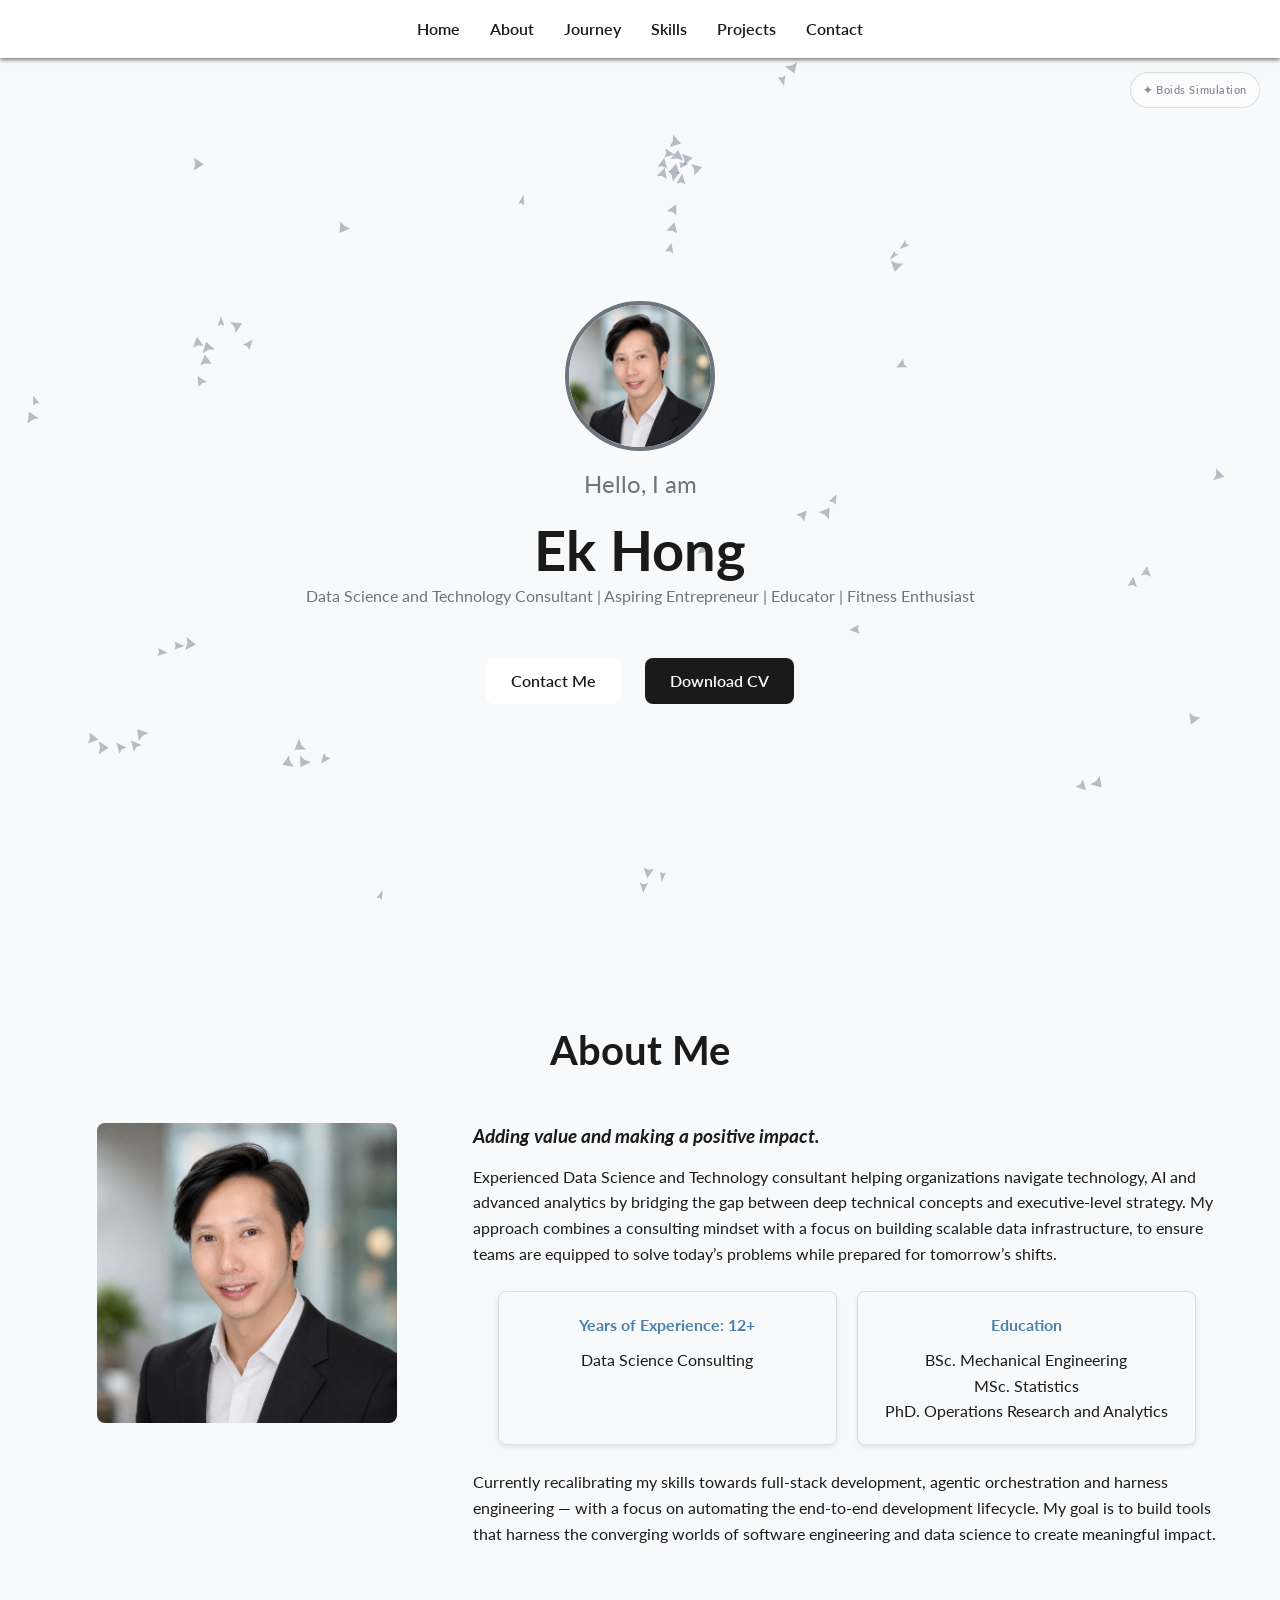
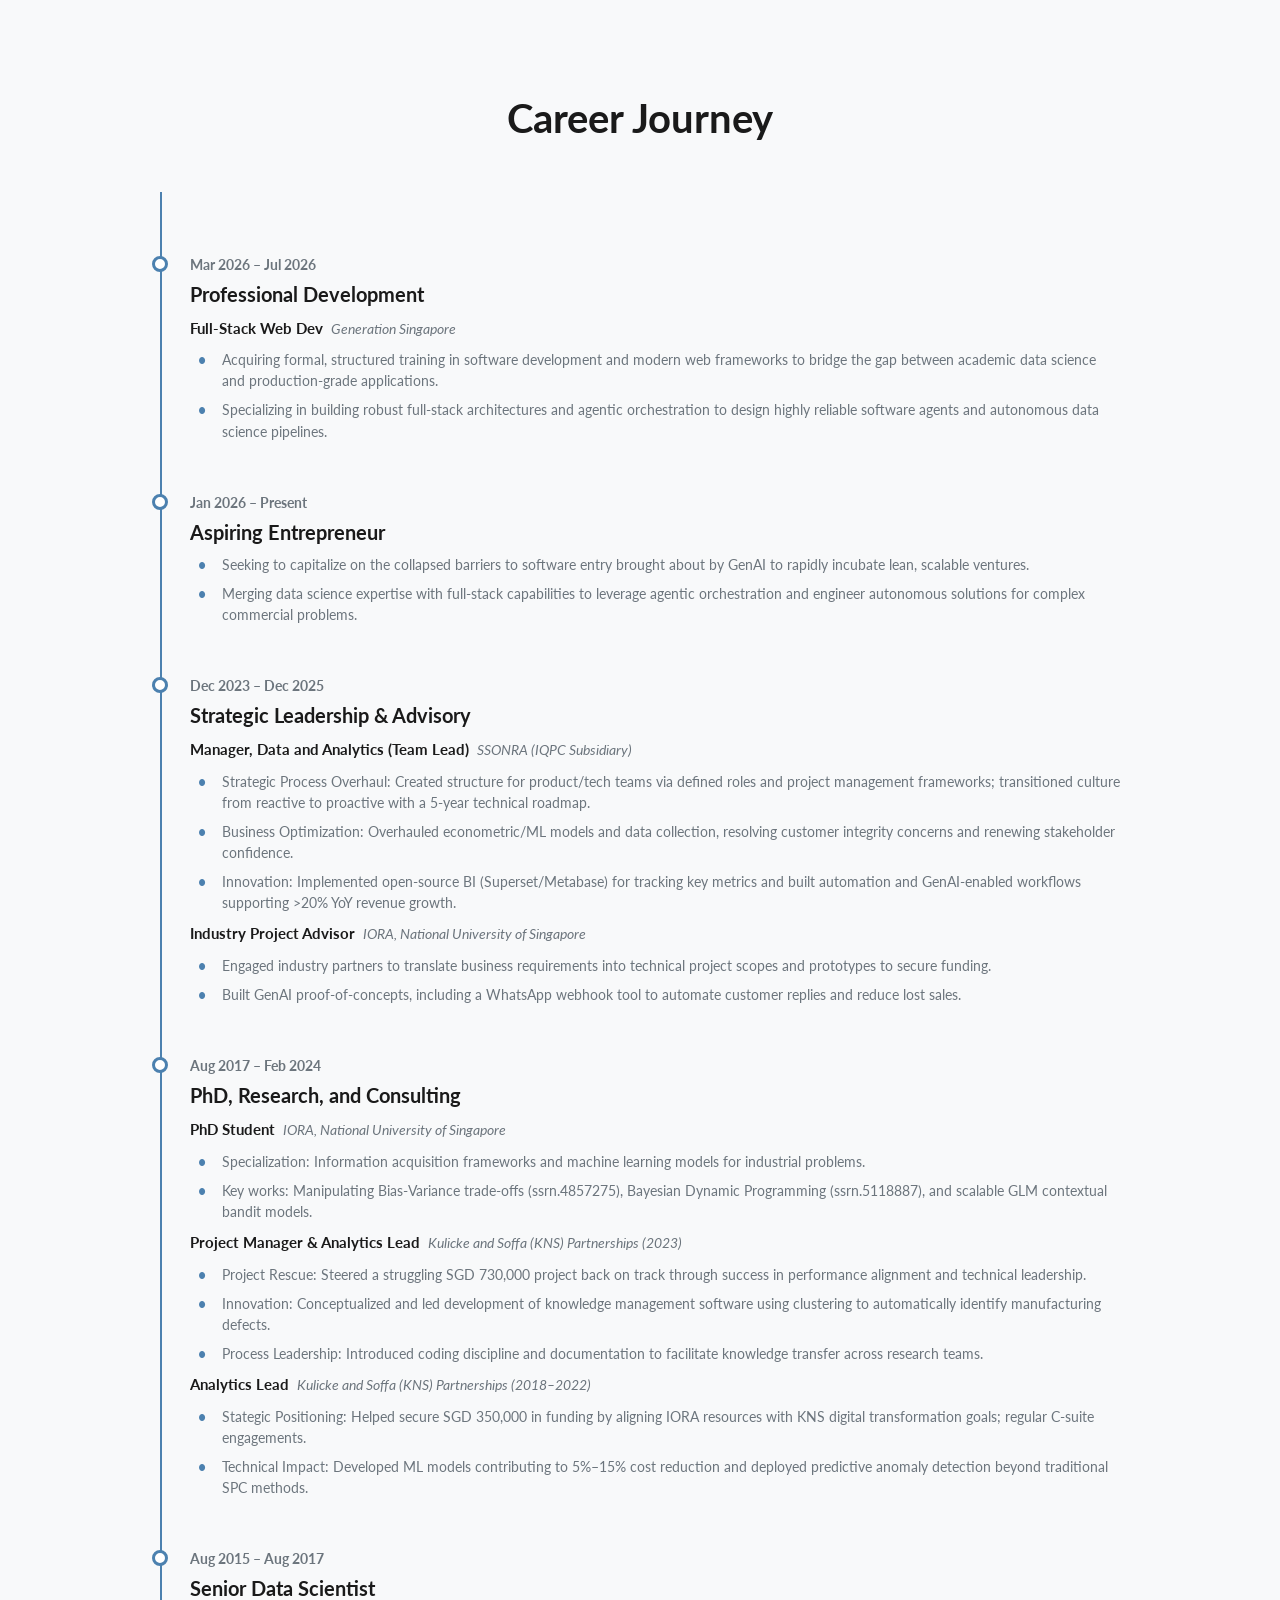
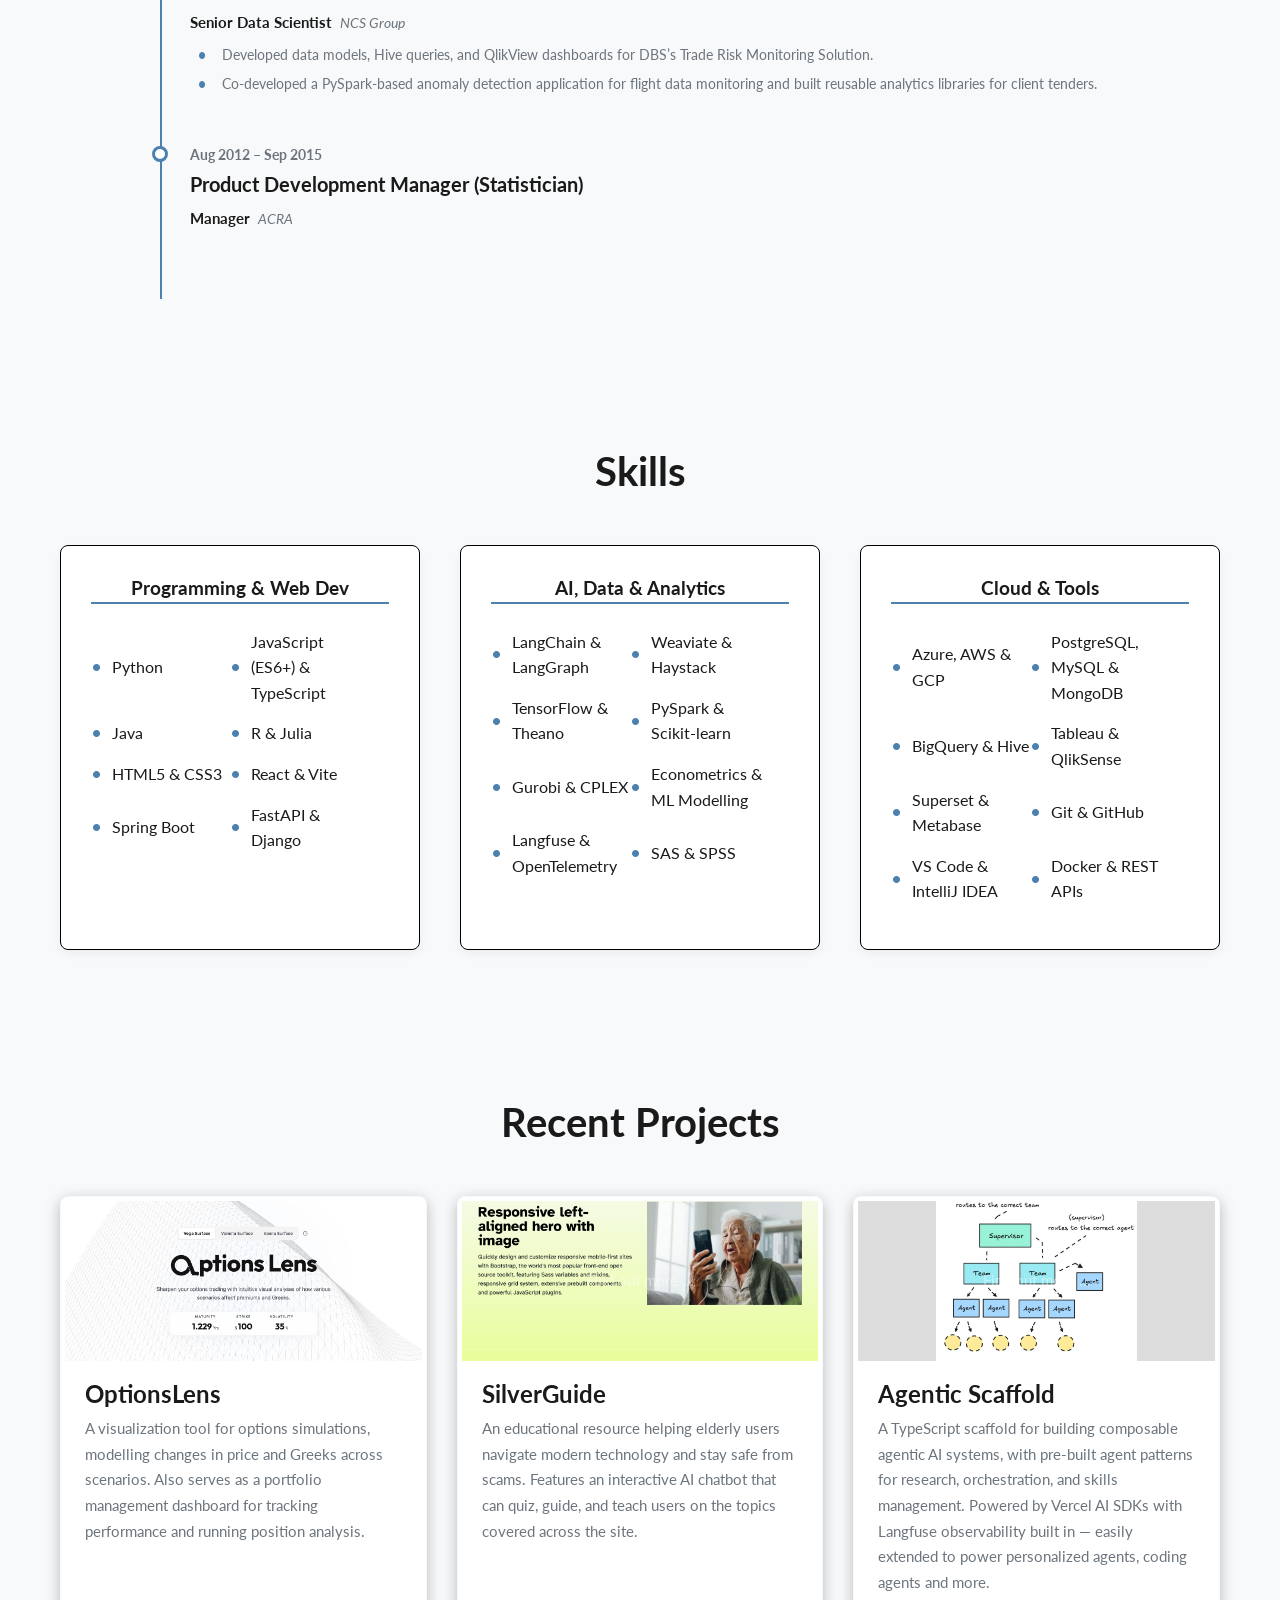
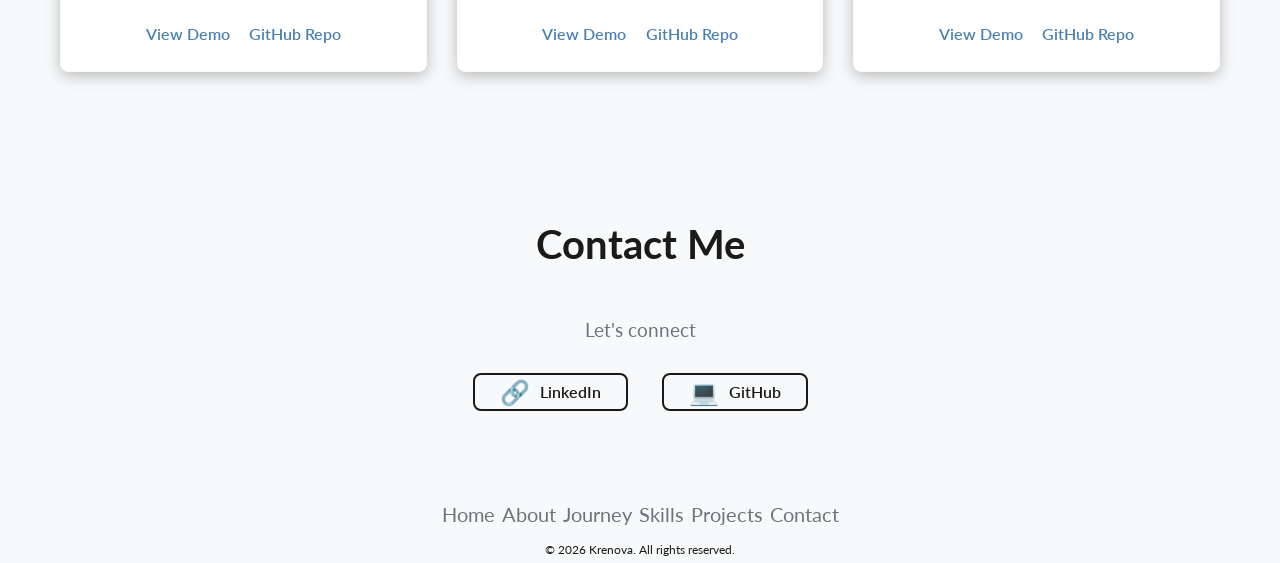
==== index_v2.html @ fad2ff87 "1. updated boids to have slight corresponding acceleration when mouse movement is sudden and signifi" ====
<!DOCTYPE html>
<html lang="en">

<head>
  <meta charset="UTF-8" />
  <meta name="viewport" content="width=device-width, initial-scale=1.0" />
  <title>Portfolio V2 | Ek Hong Lim</title>

  <!-- ! Apply fonts imported from Google Fonts -->
  <!-- Insert code here -->
  <link rel="preconnect" href="https://fonts.googleapis.com">
  <link rel="preconnect" href="https://fonts.gstatic.com" crossorigin>
  <link rel="stylesheet" href="https://fonts.googleapis.com/css2?family=Lato:ital,wght@0,100;0,300;0,400;0,700;0,900;1,100;1,300;1,400;1,700;1,900&display=swap">
  
  <!-- Style Source -->
  <link rel="stylesheet" href="./css/styles.css">
  

</head>

<body>
  <canvas id="boids-canvas"></canvas>
  <!-- ! Start of nav (Main Navigation) -->
  <nav>
    <a href="#landing">Home</a>
    <a href="#about">About</a>
    <a href="#timeline">Journey</a>
    <a href="#skills">Skills</a>
    <a href="#projects">Projects</a>
    <a href="#contact">Contact</a>
  </nav>
  <!-- ! End of nav (Main Navigation) -->

  <!-- ! Start of Landing section -->
  <section id="landing" class="section-padding">
    <div class="landing-content">
      <img
        class="profile-pic-large"
        src="./imgs/studio_pic.png"
        alt="Ek Hong Lim"
      >
      <p>Hello, I am</p>
      <h1>Ek Hong</h1>
      <p> Data Science and Technology Consultant | Aspiring Entrepreneur | Educator | Fitness Enthusiast </p>
      <div class="cta-group">
        <a href="#contact">Contact Me</a>
        <a href="#">Download CV</a>
      </div>
    </div>
  </section>
  <!-- ! End of Landing section -->

  <!-- ! Start of About Me section -->
  <section id="about" class="section-padding">
    <h2>About Me</h2>
    <div class="about-grid">
      <div class="about-image">
        <img
          src="./imgs/studio_pic.png"
          alt="Ek Hong Lim portrait"
        />
        
      </div>
      <div class="about-text">
        <h3>Adding value and making a positive impact.</h3>
          <p>
            Experienced Data Science and Technology consultant helping organizations navigate technology, AI and advanced analytics by bridging the gap between deep technical concepts and executive-level strategy. My approach combines a consulting mindset with a focus on building scalable data infrastructure, to ensure teams are equipped to solve today’s problems while prepared for tomorrow’s shifts.
          </p>
         <div class="info-card-container">
          <div class="info-card">
            <h4>Years of Experience: 12+</h4>
            <p>Data Science Consulting</p>
          </div>
          <div class="info-card">
            <h4>Education</h4>
            <p>BSc. Mechanical Engineering</p>
            <p>MSc. Statistics</p>
            <p>PhD. Operations Research and Analytics</p>
          </div>
         </div>
         <p>
            Currently recalibrating my skills towards full-stack development, agentic orchestration and harness engineering — with a focus on automating the end-to-end development lifecycle. My goal is to build tools that harness the converging worlds of software engineering and data science to create meaningful impact.
          </p>
      </div>
    </div>
  </section>
  <!-- ! End of About Me section -->

  <!-- ! Start of Timeline section -->
  <section id="timeline" class="section-padding">
    <h2>Career Journey</h2>
    <div class="timeline-container timeline-v2">
      
      <!-- Professional Development -->
      <div class="timeline-item">
        <div class="timeline-dot"></div>
        <div class="timeline-date">Mar 2026 – Jul 2026</div>
        <div class="timeline-content">
          <h3>Professional Development</h3>
          <ul class="concurrent-list">
            <li>
              <strong>Full-Stack Web Dev</strong><em>Generation Singapore</em>
              <p class="impact-snippet">Acquiring formal, structured training in software development and modern web frameworks to bridge the gap between academic data science and production-grade applications.</p>
              <p class="impact-snippet">Specializing in building robust full-stack architectures and agentic orchestration to design highly reliable software agents and autonomous data science pipelines.</p>
            </li>
          </ul>
        </div>
      </div>

      <!-- Aspiring Entrepreneur -->
      <div class="timeline-item">
        <div class="timeline-dot"></div>
        <div class="timeline-date">Jan 2026 – Present</div>
        <div class="timeline-content">
          <h3>Aspiring Entrepreneur</h3>
          <p class="impact-snippet">Seeking to capitalize on the collapsed barriers to software entry brought about by GenAI to rapidly incubate lean, scalable ventures.</p>
          <p class="impact-snippet">Merging data science expertise with full-stack capabilities to leverage agentic orchestration and engineer autonomous solutions for complex commercial problems.</p>
        </div>
      </div>

      <!-- Strategic Leadership & Advisory -->
      <div class="timeline-item">
        <div class="timeline-dot"></div>
        <div class="timeline-date">Dec 2023 – Dec 2025</div>
        <div class="timeline-content">
          <h3>Strategic Leadership & Advisory</h3>
          <ul class="concurrent-list">
            <li>
              <strong>Manager, Data and Analytics (Team Lead)</strong><em>SSONRA (IQPC Subsidiary)</em>
              <p class="impact-snippet">Strategic Process Overhaul: Created structure for product/tech teams via defined roles and project management frameworks; transitioned culture from reactive to proactive with a 5-year technical roadmap.</p>
              <p class="impact-snippet">Business Optimization: Overhauled econometric/ML models and data collection, resolving customer integrity concerns and renewing stakeholder confidence.</p>
              <p class="impact-snippet">Innovation: Implemented open-source BI (Superset/Metabase) for tracking key metrics and built automation and GenAI-enabled workflows supporting >20% YoY revenue growth.</p>
            </li>
            <li>
              <strong>Industry Project Advisor</strong><em>IORA, National University of Singapore</em>
              <p class="impact-snippet">Engaged industry partners to translate business requirements into technical project scopes and prototypes to secure funding.</p>
              <p class="impact-snippet">Built GenAI proof-of-concepts, including a WhatsApp webhook tool to automate customer replies and reduce lost sales.</p>
            </li>
          </ul>
        </div>
      </div>

      <!-- PhD & Consulting -->
      <div class="timeline-item">
        <div class="timeline-dot"></div>
        <div class="timeline-date">Aug 2017 – Feb 2024</div>
        <div class="timeline-content">
          <h3>PhD, Research, and Consulting</h3>
          <ul class="concurrent-list">
            <li>
              <strong>PhD Student</strong><em>IORA, National University of Singapore</em>
              <p class="impact-snippet">Specialization: Information acquisition frameworks and machine learning models for industrial problems.</p>
              <p class="impact-snippet">Key works: Manipulating Bias-Variance trade-offs (ssrn.4857275), Bayesian Dynamic Programming (ssrn.5118887), and scalable GLM contextual bandit models.</p>
            </li>
            <li>
              <strong>Project Manager & Analytics Lead</strong><em>Kulicke and Soffa (KNS) Partnerships (2023)</em>
              <p class="impact-snippet">Project Rescue: Steered a struggling SGD 730,000 project back on track through success in performance alignment and technical leadership.</p>
              <p class="impact-snippet">Innovation: Conceptualized and led development of knowledge management software using clustering to automatically identify manufacturing defects.</p>
              <p class="impact-snippet">Process Leadership: Introduced coding discipline and documentation to facilitate knowledge transfer across research teams.</p>
            </li>
            <li>
              <strong>Analytics Lead</strong><em>Kulicke and Soffa (KNS) Partnerships (2018–2022)</em>
              <p class="impact-snippet">Stategic Positioning: Helped secure SGD 350,000 in funding by aligning IORA resources with KNS digital transformation goals; regular C-suite engagements.</p>
              <p class="impact-snippet">Technical Impact: Developed ML models contributing to 5%–15% cost reduction and deployed predictive anomaly detection beyond traditional SPC methods.</p>
            </li>
          </ul>
        </div>
      </div>

      <!-- Senior Data Scientist -->
      <div class="timeline-item">
        <div class="timeline-dot"></div>
        <div class="timeline-date">Aug 2015 – Aug 2017</div>
        <div class="timeline-content">
          <h3>Senior Data Scientist</h3>
          <ul class="concurrent-list">
            <li>
              <strong>Senior Data Scientist</strong><em>NCS Group</em>
              <p class="impact-snippet">Developed data models, Hive queries, and QlikView dashboards for DBS’s Trade Risk Monitoring Solution.</p>
              <p class="impact-snippet">Co-developed a PySpark-based anomaly detection application for flight data monitoring and built reusable analytics libraries for client tenders.</p>
            </li>
          </ul>
        </div>
      </div>

      <!-- Product Development Manager -->
      <div class="timeline-item">
        <div class="timeline-dot"></div>
        <div class="timeline-date">Aug 2012 – Sep 2015</div>
        <div class="timeline-content">
          <h3>Product Development Manager (Statistician)</h3>
          <ul class="concurrent-list">
            <li>
              <strong>Manager</strong><em>ACRA</em>
            </li>
          </ul>
        </div>
      </div>

    </div>
  </section>
  <!-- ! End of Timeline section -->

  <!-- ! Start of Skills section -->
    <section id="skills" class="section-padding">
      <h2>Skills</h2>
      <div class="skills-container">
         <div class="skills-card">
             <h3>Programming &amp; Web Dev</h3>
              <ul class="skills-list">
                <li>Python</li>
                <li>JavaScript (ES6+) &amp; TypeScript</li>
                <li>Java</li>
                <li>R &amp; Julia</li>
                <li>HTML5 &amp; CSS3</li>
                <li>React &amp; Vite</li>
                <li>Spring Boot</li>
                <li>FastAPI &amp; Django</li>
              </ul>
         </div>
         <div class="skills-card">
             <h3>AI, Data &amp; Analytics</h3>
              <ul class="skills-list">
                <li>LangChain &amp; LangGraph</li>
                <li>Weaviate &amp; Haystack</li>
                <li>TensorFlow &amp; Theano</li>
                <li>PySpark &amp; Scikit-learn</li>
                <li>Gurobi &amp; CPLEX</li>
                <li>Econometrics &amp; ML Modelling</li>
                <li>Langfuse &amp; OpenTelemetry</li>
                <li>SAS &amp; SPSS</li>
              </ul>
         </div>
         <div class="skills-card">
             <h3>Cloud &amp; Tools</h3>
              <ul class="skills-list">
                <li>Azure, AWS &amp; GCP</li>
                <li>PostgreSQL, MySQL &amp; MongoDB</li>
                <li>BigQuery &amp; Hive</li>
                <li>Tableau &amp; QlikSense</li>
                <li>Superset &amp; Metabase</li>
                <li>Git &amp; GitHub</li>
                <li>VS Code &amp; IntelliJ IDEA</li>
                <li>Docker &amp; REST APIs</li>
              </ul>
         </div>
         </div>
      </div>
    </section>
  <!-- ! End of Skills section -->

  <!-- ! Start of Projects section -->
  <section id="projects" class="section-padding">
        <h2>Recent Projects</h2>
        <div class="projects-grid">
            <div class="project-card">
                <div class="project-image project-image1">Find out more ...</div>
                <div class="project-details">
                    <h3>OptionsLens</h3>
                    <p>A visualization tool for options simulations, modelling changes in price and Greeks across scenarios. Also serves as a portfolio management dashboard for tracking performance and running position analysis.</p>
                    <div class="project-links">
            <a href="https://optionslens.krenova.co/" target="_blank" rel="noopener">View Demo</a>
            <a href="https://optionslens.krenova.co/">GitHub Repo</a>
          </div>
        </div>
      </div>
            <div class="project-card">
                <div class="project-image project-image2">Find out more ...</div>
                <div class="project-details">
                    <h3>SilverGuide</h3>
                    <p>An educational resource helping elderly users navigate modern technology and stay safe from scams. Features an interactive AI chatbot that can quiz, guide, and teach users on the topics covered across the site.</p>
                    <div class="project-links">
            <a href="https://silverguide.krenova.co/" target="_blank" rel="noopener">View Demo</a>
            <a href="https://github.com/Radio-Alastor/team-orange/tree/chatbot">GitHub Repo</a>
          </div>
        </div>
      </div>
            <div class="project-card">
                <div class="project-image project-image3">Find out more ...</div>
                <div class="project-details">
                    <h3>Agentic Scaffold</h3>
                    <p>A TypeScript scaffold for building composable agentic AI systems, with pre-built agent patterns for research, orchestration, and skills management. Powered by Vercel AI SDKs with Langfuse observability built in — easily extended to power personalized agents, coding agents and more.</p>
          <div class="project-links">
            <a href="https://github.com/krenova/vercel-agentic-scaffold">View Demo</a>
            <a href="https://github.com/krenova/vercel-agentic-scaffold" target="_blank" rel="noopener">GitHub Repo</a>
          </div>
        </div>
      </div>
    </div>
  </section>
  <!-- ! End of Projects section -->

  <!-- ! Start of Contact section -->
  <section id="contact" class="section-padding">
    <h2>Contact Me</h2>
    <p>Let&apos;s connect</p>
    <div class="contact-links">
      <a href="https://sg.linkedin.com/in/ekhong-lim" target="_blank" rel="noopener">
        <span>🔗</span> LinkedIn
      </a>
      <a href="https://github.com/krenova" target="_blank" rel="noopener">
        <span>💻</span> GitHub
      </a>
    </div>
  </section>
  <!-- ! End of Contact section -->

  <!-- Boids info badge -->
  <div id="boids-info">
    <span class="boids-label">✦ Boids Simulation</span>
    <div class="boids-desc">
      <strong>Craig Reynolds' Boids (1986)</strong> generates the flocking behaviour using three emergent rules: <em>separation</em>, <em>alignment</em>, and <em>cohesion</em>. Despite the simplicity, it has informed research in collective animal behaviour, swarm robotics, crowd dynamics, epidemiological modelling, and autonomous vehicle coordination.
    </div>
  </div>

  <!-- ! Start of Footer -->
  <footer>
    <div>
      <!-- TODO page links -->
      <a href="#landing">Home</a>
      <a href="#about">About</a>
      <a href="#timeline">Journey</a>
      <a href="#skills">Skills</a>
      <a href="#projects">Projects</a>
      <a href="#contact">Contact</a>
    </div>
    <p>
      <!-- TODO copyright -->
       &copy; 2026 Krenova. All rights reserved.
    </p>
  </footer>
  <!-- ! End of Footer -->

  <script src="./js/boids.js"></script>
</body>

</html>
---- css/styles.css ----
/* Base page background — sits behind the fixed boids canvas */
html {
    background-color: var(--light-bg-color);
}

/* CSS Variables for easy theme adjustments */
:root {
    --primary-color: #1a1a1a;
    --secondary-color: #6c757d;
    --accent-color: #4c81af; /* A touch of green for accents */
    --light-bg-color: #f8f9fa;
    --project-image-text: rgba(255,255,255,0.45);
    --white: #ffffff; 
    --bkgnd: #cccccc; 
    --border-radius: 0.5rem;
    /* Converted from 8px */
    --transition-speed: 0.3s;
    /* Optional: Set base font size for easier rem calculations (e.g., 62.5% = 10px) */
    font-size: 100%;
    /* Default 16px. 1rem = 16px */
}

* {
    box-sizing: border-box;
    margin: 0;
    padding: 0;
}

body {
    font-family: "Lato", sans-serif; /* fallback font is the browser's system font */
    line-height: 1.6rem;
    color: var(--primary-color); /* affects the fonts */
    background-color: transparent;
    scroll-behavior: smooth;
}

.section-padding {
    /* border: 1px solid black; */
    padding: 5rem 1.25rem;      /* top bottom followed by left and right */
    max-width: 75rem; /*1rem = 16px therefore 75rem - 1200px. Note: default font size is 16px */ 
    margin: 0 auto;
    /* display: flex; */
    /* justify-content: center; */
    /* align-items: center; */
    /* text-align: center; */
}

h2 {
    font-size: 2.5rem; /* Converted from 2.5em */
    text-align: center;
    margin-bottom: 3.75rem; /* Converted from 60px */
    color: var(--primary-color);
}

/* --- NAVIGATION --- */
nav {
    /* border: 1px solid black; */
    display: flex;
    justify-content: center;
    align-items: center;
    padding: 1rem 1.25rem; /*1rem = 16px, px implies pixels */
    background-color: var(--white);
    box-shadow: 0 0.125rem 0.25rem rgba(0,0,0,0.5);
    position: sticky;
    top: 0;
    z-index: 1000;
}

/* a targets all descendents */
nav a {
    /* border: 1px solid black; */
    margin: 0 0.9375rem;
    text-decoration: none; /* removes the old style underline hyperlink */
    color: var(--primary-color);
    font-weight: 600;
    /* font-weight: lighter; */
    transition: color var(--transition-speed); /* helps transition the color when mouse over the object */
}


nav a:link { /*!!! pseudo selector */
    /* color: var(--bkgnd); */
}


nav a:hover { /*!!! pseudo selector */
    color: var(--accent-color)
}


/* only applies to the landing identifiers or id="landing" */
#landing {
    min-height: 100dvh; /* full viewport — About Me only visible on scroll */
    display: flex;
    flex-direction: column;
    justify-content: center; /* vertical centering within the 80dvh */
    align-items: center;
    text-align: center;
    border-radius: 0 0 2rem 2rem; /* top-left, top-right, btm-right, btm-left */
}

/* Boids canvas — fixed full-page background layer */
#boids-canvas {
    position: fixed;
    top: 0;
    left: 0;
    width: 100vw;
    height: 100vh;
    pointer-events: none;
    z-index: -1;
}


/* to select all divs within landing - alternative */
/* #landing > div{
    background-color: #6c757d;
} */

/* safest most targeted approach */
.landing-content {
    display: flex; /* flex or block but flex is generally better at managing content */
    flex-direction: column;
    align-items: center;
    gap: 1.25rem;
    padding: 2.5rem;
}

.profile-pic-large {
    border-radius: 50%;
    height: 9.375rem;
    width: 9.375rem;
    object-fit: cover;
    border: 0.25rem solid var(--secondary-color);
}

.landing-content h1{
    font-size: 3.5rem;
    font-weight: 700;
}

/* Applies to all paragraphs within landing-content */
.landing-content p{
    font-size: 1.2rem;
    color: var(--secondary-color);
    margin-bottom: 1.25rem;
}

/* Applies and overrides initial paragraph specific styles for the first paragraph */
.landing-content p:first-of-type {
    font-size: 1.5rem;
}

/* Applies and overrides initial paragraph specific styles for the last paragraph */
.landing-content p:last-of-type {
    font-size: 1rem;
}

.landing-content a {
    color: var(--primary-color);
    transition: color var(--transition-speed); 
}

.cta-group a{
    /* border: 0.125rem solid var(--primary-color); */
    display: inline-block;
    padding: 0.625rem 1.5625rem;
    margin: 0.625rem;
    text-decoration: none;
    border-radius: var(--border-radius);
    font-weight: 600;
    transition: all var(--transition-speed);
}


/* Teacher's example */
.cta-group a:first-child{          /* target 1st child of <a> tag in cta-group */
    background-color: var(--white);
    color: var(--primary-color);
}

.cta-group a:first-child:hover{   /* hover effect for 1st child of <a> tag in cta-group */
    background-color: var(--primary-color);
    color: var(--white);
}

.cta-group a:last-child{          /* target last child of <a> tag in cta group */
    background-color: var(--primary-color);
    color: var(--white);
}

.cta-group a:last-child:hover{    /* target last child of <a> tag in cta group */
    background-color: var(--accent-color);
    border-color: var(--accent-color);
    color: var(--white);
    box-shadow: 0 0 0.25rem 0.5rem rgba(0, 0, 0, 0.2);
}


/*
    style{
        property-1: value;                          top, bottom, left and right
        property-2: value1 value2;                  top-bottom, left and right
        property-3: value1 value2 value3;           left, right, top and bottom
        property-4: value1 value2 value3 value4;    tl, tr, br, bl
    }
*/


/************************************************************************************/
/* --- ABOUT ME SECTION --- */
/************************************************************************************/
#about {
}

    .about-grid {
    /* border: 1px solid #000000; */
    display: flex;
    gap: 2.5rem; /* space between columns */
    align-items: flex-start; /* aligns items to the top of the container */
    /* align-items: center; */ /* aligns items to the center of the container */
    /* align-items: flex-end; */ /* aligns items to the bottom of the container */
    }

    .about-image {
    /* border: 1px solid #ff0000; */
    flex: 1; /* takes up 1 part of the available space */
    }

    .about-image img {
    background: #000000;
    width: 100%;
    max-width: 18.75rem;;
    border-radius: var(--border-radius);
    display: block;
    margin: 0 auto;
    }

    .about-text {
    /* border: 1px solid #00ff00; */
    flex: 2; /* takes up 2 parts of the available space, making it twice as wide as the image */
    }

    .about-text h3 {
    font-size: 1.2rem;
    font-weight: light;
    font-style: italic;
    margin-bottom: 0.9375rem;
    }


    .info-card-container {
    /* border: 1px solid #000000; */
    display: flex;
    gap: 1.25rem;
    /* padding: 1.25rem; */
    margin: 1.525rem;
    }

    .info-card {
    border: 1px solid #ddd;
    border-radius: var(--border-radius);
    background-color: var(--light-bg-color);
    text-align: center;
    flex: 1;
    padding: 1.25rem;
    box-shadow: 0 0.125rem 0.3125rem rgba(0,0,0,0.1);
    }

.info-card h4 {
    font-size: 1rem;
    margin-bottom: 0.625rem;
    color: var(--accent-color);
}
/************************************************************************************/


/************************************************************************************/
/* --- Skills Section--- */
/************************************************************************************/
    
#skills {
}

.skills-container {
    display: flex;
    gap:2.5rem;
    /* align-items: center; /* vertical align inside row layout */
    justify-items: center; /* align content center horizontally */
}

.skills-card {
    border: 1px solid black;
    flex: 1;
    min-width: 18.75rem;
    padding: 1.875rem;
    background-color: var(--white);
    border-radius: var(--border-radius);
    box-shadow: 0 0.25rem 0.625rem rgba(0, 0, 0, 0.05);
    text-align: center;
}

.skills-card h3 {
    color: var(--primary-color);
    margin-bottom: 1.5625rem;
    border-bottom: 0.125rem solid var(--accent-color);
    /* display: inline-block; /* if included, will for underline to only the text */
}

.skills-list {
    list-style: none;
    display: flex;
    flex-wrap: wrap;
    text-align: left;
    margin-top: 0.9375rem;
}

.skills-list li{
    /* border: 1px solid black; */
    display: flex;
    width: calc(50% - 0.625rem);
    margin-bottom: 0.9375rem;
    font-weight:400;
    align-items: center;
}

.skills-list li:before { /* before the list item, after is after list item (so bullets end up in right if we use after */
    content: "•";
    color: var(--accent-color);
    font-size: 1.2rem; /* Converted from 1.2em */
    margin-right: 0.625rem; /* Converted from 10px */
}



/************************************************************************************/
/* --- Projects --- */
/************************************************************************************/

/* #projects {
    background-color: var(--secondary-color);
} */

.projects-grid {
    /* border: 1px solid #000000; */
    display: flex;
    flex-wrap: wrap;
    gap: 1.875rem;
    justify-content: center;
}

.project-card {
    flex-basis: calc(33.333% - 1.25rem); /* 3 cards per row (due to 33.33 percent) */
    min-width: 17.5rem;
    background-color: var(--white);
    border-radius: var(--border-radius);
    box-shadow: 0 0.25rem 0.9375rem rgba(0, 0, 0, 0.25);
    overflow: hidden;
    border: 1px solid var(--light-bg-color);
    transition: transform var(--transition-speed);
    padding: 0.25rem;
    display: flex;
    flex-direction: column;
}

.project-card:hover {
    transform: translateY(-0.3125rem);
    transform: translate(0.3125rem,-0.3125rem);
}

.project-image {
    width: 100%;
    height: 10rem;
    background-color: #ddd;
    display: flex;
    align-items: center; /* Horizontal Alignment */
    justify-content: center; /* Vertical Alignment */
    font-size: 0.9375rem;
    color: var(--project-image-text);
    text-shadow: 0.0625rem rbga(0,0,0,1);
}

.project-image1 {
    background-image: url("../imgs/optionslens.png");
    background-size: cover;
    object-fit: cover;
    background-repeat: no-repeat;
    background-position: center center; /* keep center in view */
}

.project-image2 {
    background-image: url("../imgs/silverguide.png");
    background-size: cover;
    object-fit: cover;
    background-repeat: no-repeat;
    background-position: center center; /* keep center in view */
}

.project-image3 {
    background-image: url("../imgs/agentic-scaffold.png");
    background-size: contain;
    background-repeat: no-repeat;
    background-position: center;
}

.project-details {
    padding: 1.25rem;
    flex-grow: 1;
    display: flex;
    flex-direction: column;
}

.project-details h3 {
    font-size: 1.5rem;
    margin-bottom: 0.625rem;
    text-align: left;  
}

.project-details p {
    color: var(--secondary-color);
    margin-bottom: 0.625rem;
    font-size: 0.95rem;
}

.project-links {
    margin-top: auto;
    display: flex;
    flex-wrap: wrap;
    justify-content: center;
    gap: 1.2rem;
    padding-top: 1rem;
}

.project-links a {
    text-decoration: none;
    font-weight: 600;;
    transition-duration: var(--transition-speed);
    color: var(--accent-color)
    /* color: var(--white); */
    /* background-color: var(--accent-color);
    border-radius: var(--border-radius); */
    /* padding: 0.125rem 0.5rem; */
}

.project-links a:hover {
    color: var(--secondary-color);
}

/************************************************************************************/





/************************************************************************************/
/* --- Contacts --- */
/************************************************************************************/
#contact {
    text-align: center;
}

#contact p {
    font-size: 1.2rem;
    margin-bottom: 1.875rem;
    color: var(--secondary-color);

}

.contact-links a {
    display: inline-flex;
    align-items: center;
    padding: 0.25rem 1.5625rem; /* Converted from 12px 25px */
    margin: 0 0.9375rem; /* Converted from 15px */
    border: 0.125rem solid var(--primary-color); /* Converted from 2px */
    border-radius: var(--border-radius);
    text-decoration: none;
    color: var(--primary-color);
    font-weight: 600;
    transition: all var(--transition-speed);
}

.contact-links a:hover {
    background-color: var(--primary-color);
    color: var(--white);
}

.contact-links a:hover:first-of-type { /* other methods: a:hover:nth-child(1),  a:after:hover*/
    background-color: #504c4c;
}

.contact-links a:hover:nth-of-type(2) { /* a:hover:nth-child(2) */
    background-color: #0072b1;
}

.contact-links a:hover:nth-of-type(3) {
    background-color: #24292e; /* GitHub dark */
}

.contact-links a span {
    margin-right: 0.625rem;
    font-size: 1.5rem;
}

/************************************************************************************/


/************************************************************************************/
/* --- Boids Info Badge --- */
/************************************************************************************/

#boids-info {
    position: fixed;
    top: 4.5rem;   /* clears the sticky nav bar */
    right: 1.25rem;
    z-index: 500;
    display: flex;
    flex-direction: column;
    align-items: flex-end; /* right-align the card under the pill */
    gap: 0.5rem;
    cursor: default;
}

.boids-label {
    font-size: 0.7rem;
    font-weight: 600;
    letter-spacing: 0.05em;
    color: rgba(37, 50, 72, 0.55);
    background: rgba(255, 255, 255, 0.55);
    backdrop-filter: blur(4px);
    border: 1px solid rgba(37, 50, 72, 0.15);
    border-radius: 2rem;
    padding: 0.25rem 0.75rem;
    transition: color var(--transition-speed), background var(--transition-speed);
    user-select: none;
}

.boids-desc {
    font-size: 0.72rem;
    line-height: 1.5;
    color: rgba(37, 50, 72, 0.9);
    background: rgba(255, 255, 255, 0.82);
    backdrop-filter: blur(6px);
    border: 1px solid rgba(37, 50, 72, 0.15);
    border-radius: 0.5rem;
    padding: 0.65rem 0.85rem;
    max-width: 17rem;
    /* hidden until hover */
    opacity: 0;
    transform: translateY(0.4rem);
    pointer-events: none;
    transition: opacity var(--transition-speed), transform var(--transition-speed);
}

#boids-info:hover .boids-label {
    color: rgba(37, 50, 72, 0.9);
    background: rgba(255, 255, 255, 0.82);
}

#boids-info:hover .boids-desc {
    opacity: 1;
    transform: translateY(0);
    pointer-events: auto;
}

/************************************************************************************/




/************************************************************************************/
/* --- Footer --- */
/************************************************************************************/

footer {
    text-align: center;
    font-size: 1.25rem;
    border-top: 0.0625rem solid var(--light-bg-color);
    margin-top: 0.625rem;
}

footer div a{
    text-decoration: none;
    color: var(--secondary-color);
    margin: 0 0.0625rem;
}

footer div a:hover{
    color: var(--accent-color)
}

footer p {
    font-size: 0.75rem;
    margin-top: 0.625rem;
    color: var(--sco)
}

/************************************************************************************/






/* --- Timeline --- */
.timeline-container {
    max-width: 1000px;
    margin: 0 auto;
    position: relative;
    padding: 2.5rem 0;
}

.timeline-container::after {
    content: '';
    position: absolute;
    width: 2px;
    background: var(--accent-color);
    top: 0;
    bottom: 0;
    left: 50%;
    margin-left: -1px;
}

.timeline-item {
    padding: 1.25rem 3.125rem;
    position: relative;
    background-color: inherit;
    width: 50%;
}

.timeline-item.left {
    left: 0;
    text-align: right;
}

.timeline-item.right {
    left: 50%;
    text-align: left;
}

.timeline-dot {
    position: absolute;
    width: 1rem;
    height: 1rem;
    background-color: var(--white);
    border: 3px solid var(--accent-color);
    top: 1.5rem;
    border-radius: 50%;
    z-index: 10;
}

.timeline-item.left .timeline-dot {
    right: -0.5rem;
}

.timeline-item.right .timeline-dot {
    left: -0.5rem;
}

.timeline-date {
    font-size: 0.9rem;
    color: var(--secondary-color);
    margin-bottom: 0.3rem;
    font-weight: 700;
}

.timeline-content h3 {
    margin: 0.3rem 0;
    font-size: 1.25rem;
    color: var(--primary-color);
}

.timeline-content p {
    margin: 0;
    color: var(--secondary-color);
    font-style: italic;
}

.concurrent-list {
    list-style: none;
    padding: 0;
    margin: 0.5rem 0 0 0;
    text-align: inherit;
}

.concurrent-list li {
    margin-bottom: 0.5rem;
    font-size: 0.95rem;
}

.concurrent-list li strong {
    display: inline-block;
    color: var(--primary-color);
}

.concurrent-list li em {
    display: inline-block;
    font-size: 0.9rem;
    color: var(--secondary-color);
    margin-left: 0.5rem;
    font-style: italic;
}

/* Specific styling for achievements/impact within roles */
.timeline-content .impact-snippet {
    display: block;
    margin: 0.5rem 0 0.5rem 2rem !important; /* Specificity and extra depth */
    font-size: 0.88rem;
    line-height: 1.5;
    color: var(--secondary-color);
    font-style: normal;
    position: relative;
    width: auto;
}

.timeline-content .impact-snippet::before {
    content: "•";
    color: var(--accent-color);
    position: absolute;
    left: -1.5rem;
    font-weight: bold;
}

/* --- Timeline V2 (Single Column Grouped) --- */
.timeline-v2.timeline-container::after {
    left: 20px;
    margin-left: 0;
}

.timeline-v2 .timeline-item {
    width: 100%;
    padding-left: 50px;
    padding-right: 20px;
    text-align: left !important;
    left: 0 !important;
}

.timeline-v2 .timeline-dot {
    left: 12px !important;
    right: auto !important;
}

/************************************************************************************/
/* --- Responsive Design (Media Queries)--- */
/************************************************************************************/
/* Applies only to 900px (56.25rem) and below  */
@media (max-width: 56.25rem) {
    
    .landing-content h1 {
    white-space: nowrap;
    }

    .skills-container {
    flex-direction: column;
    }

    /* Timeline Mobile Reset */
    .timeline-container::after {
        left: 20px;
    }

    .timeline-item {
        width: 100%;
        padding-left: 50px;
        padding-right: 20px;
        text-align: left !important;
    }

    .timeline-item.right {
        left: 0;
    }

    .timeline-dot {
        left: 12px !important;
        right: auto !important;
    }

    .skills-list li {
    width: 100%;
    }

    .about-grid {
    flex-direction: column;
    }
    
    .about-image {
    margin: 0 auto;
    }

    .info-card-container {
    flex-direction: column;
    }

    .skills-container {
    flex-direction: column;
    }


}

/* Applies only to 900px (56.25rem) and below  */
@media (max-width: 37.5rem) {
    
    nav {
    flex-wrap: wrap;
    flex-direction: row;
    }

    /* Note: deviation from example */
    .project-card {
    flex-basis: 100%;
    }

}
/************************************************************************************/
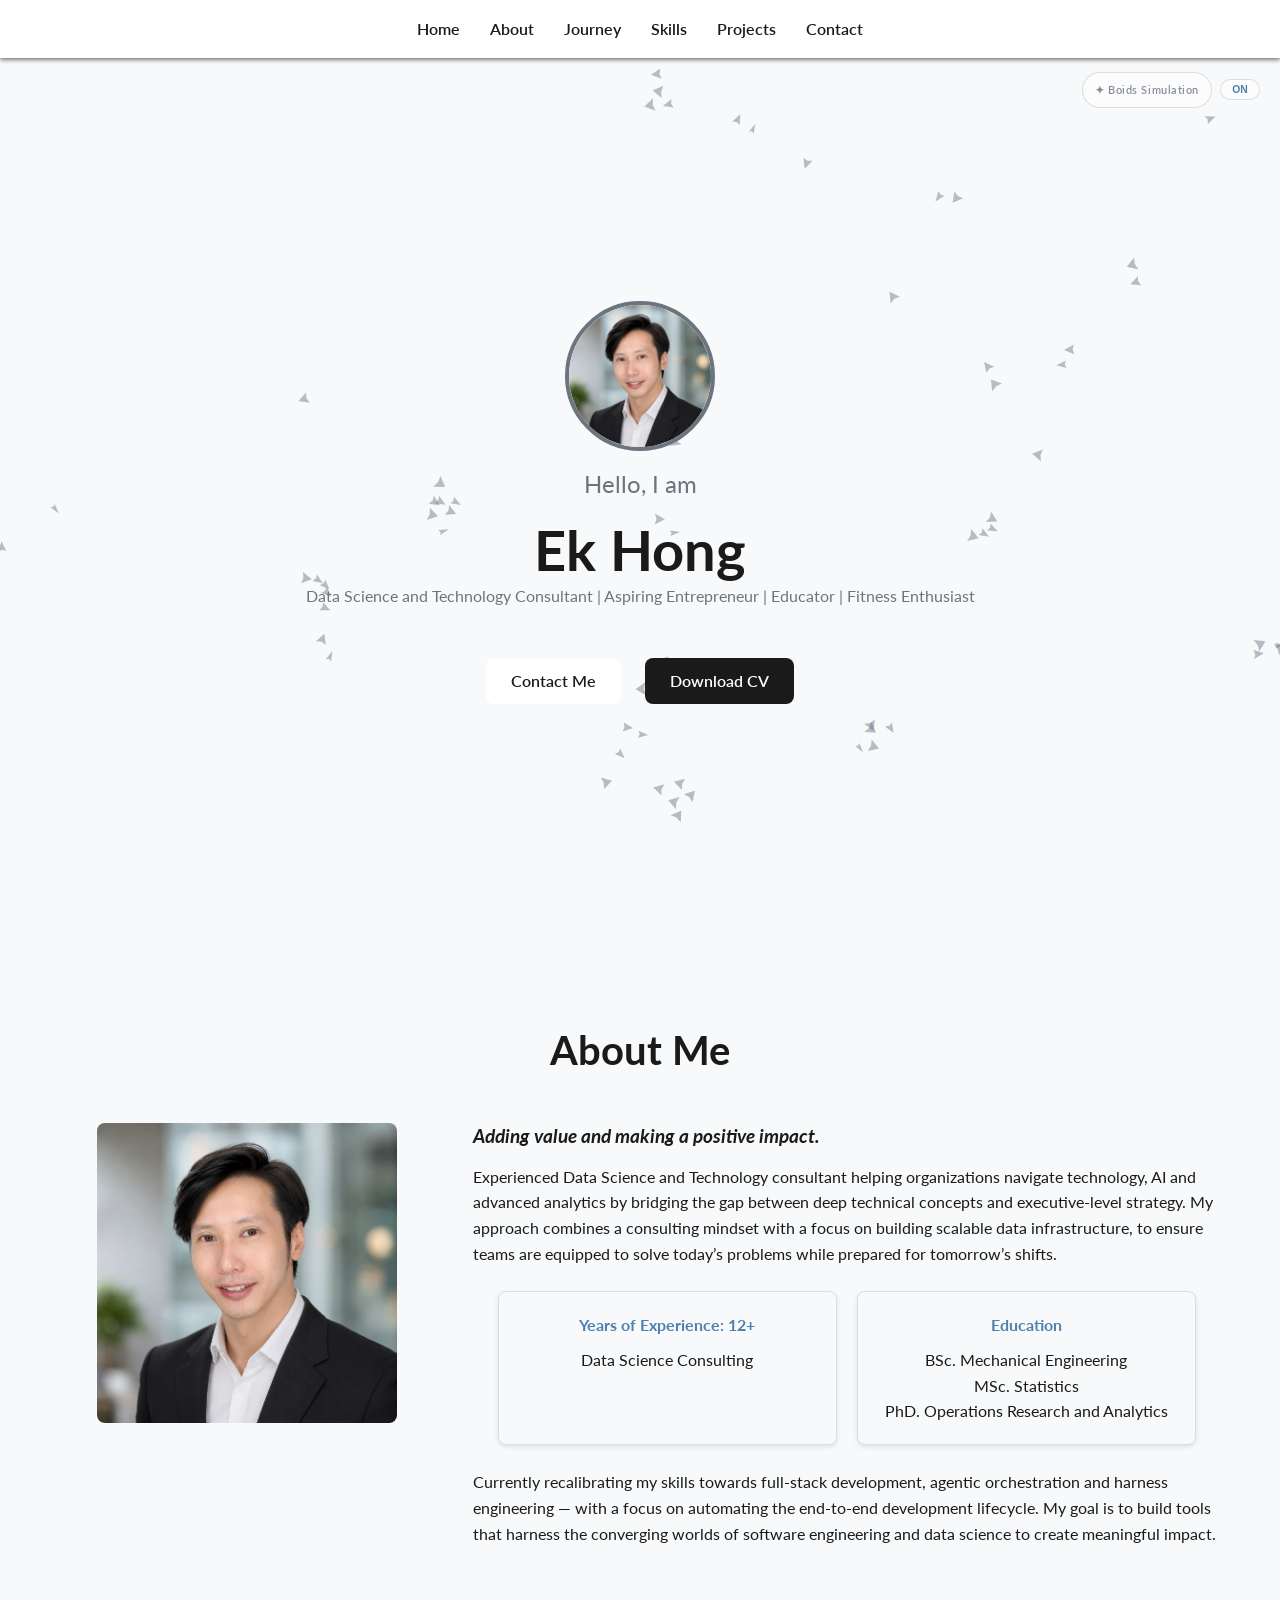
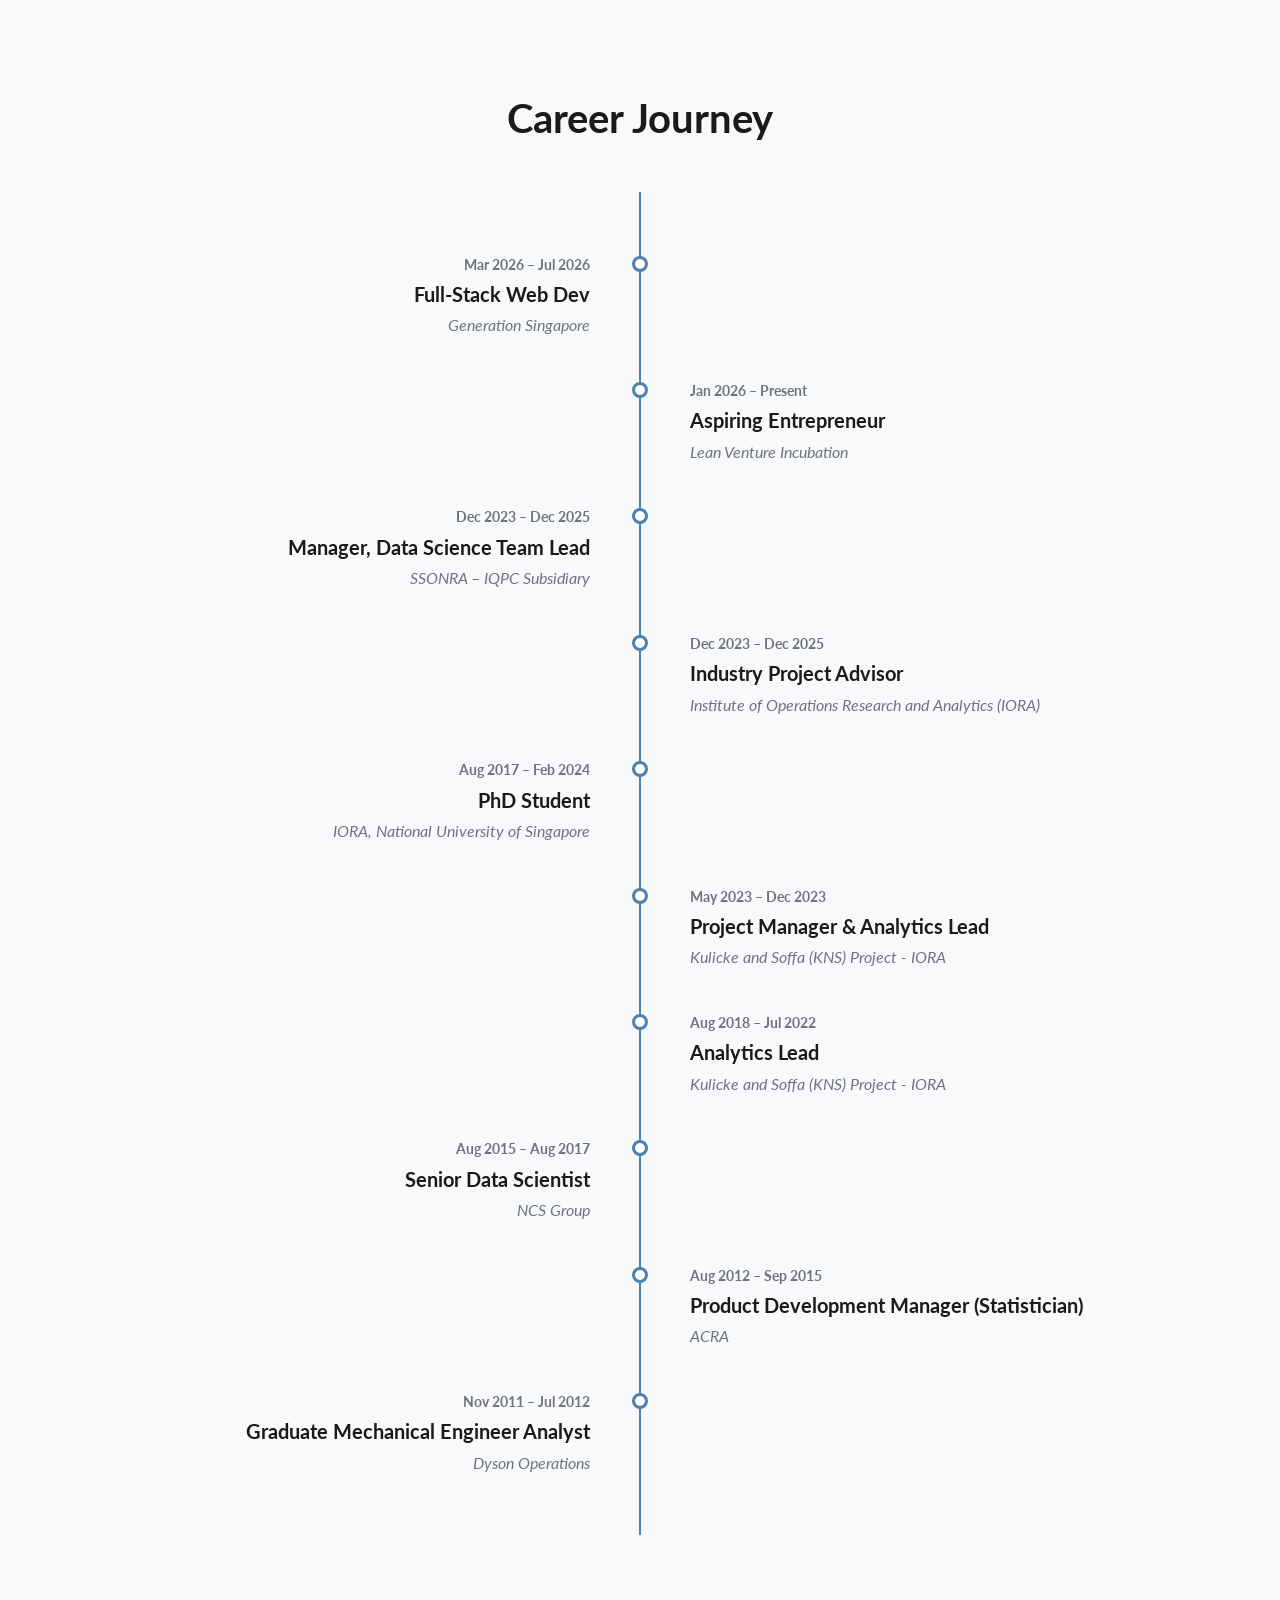
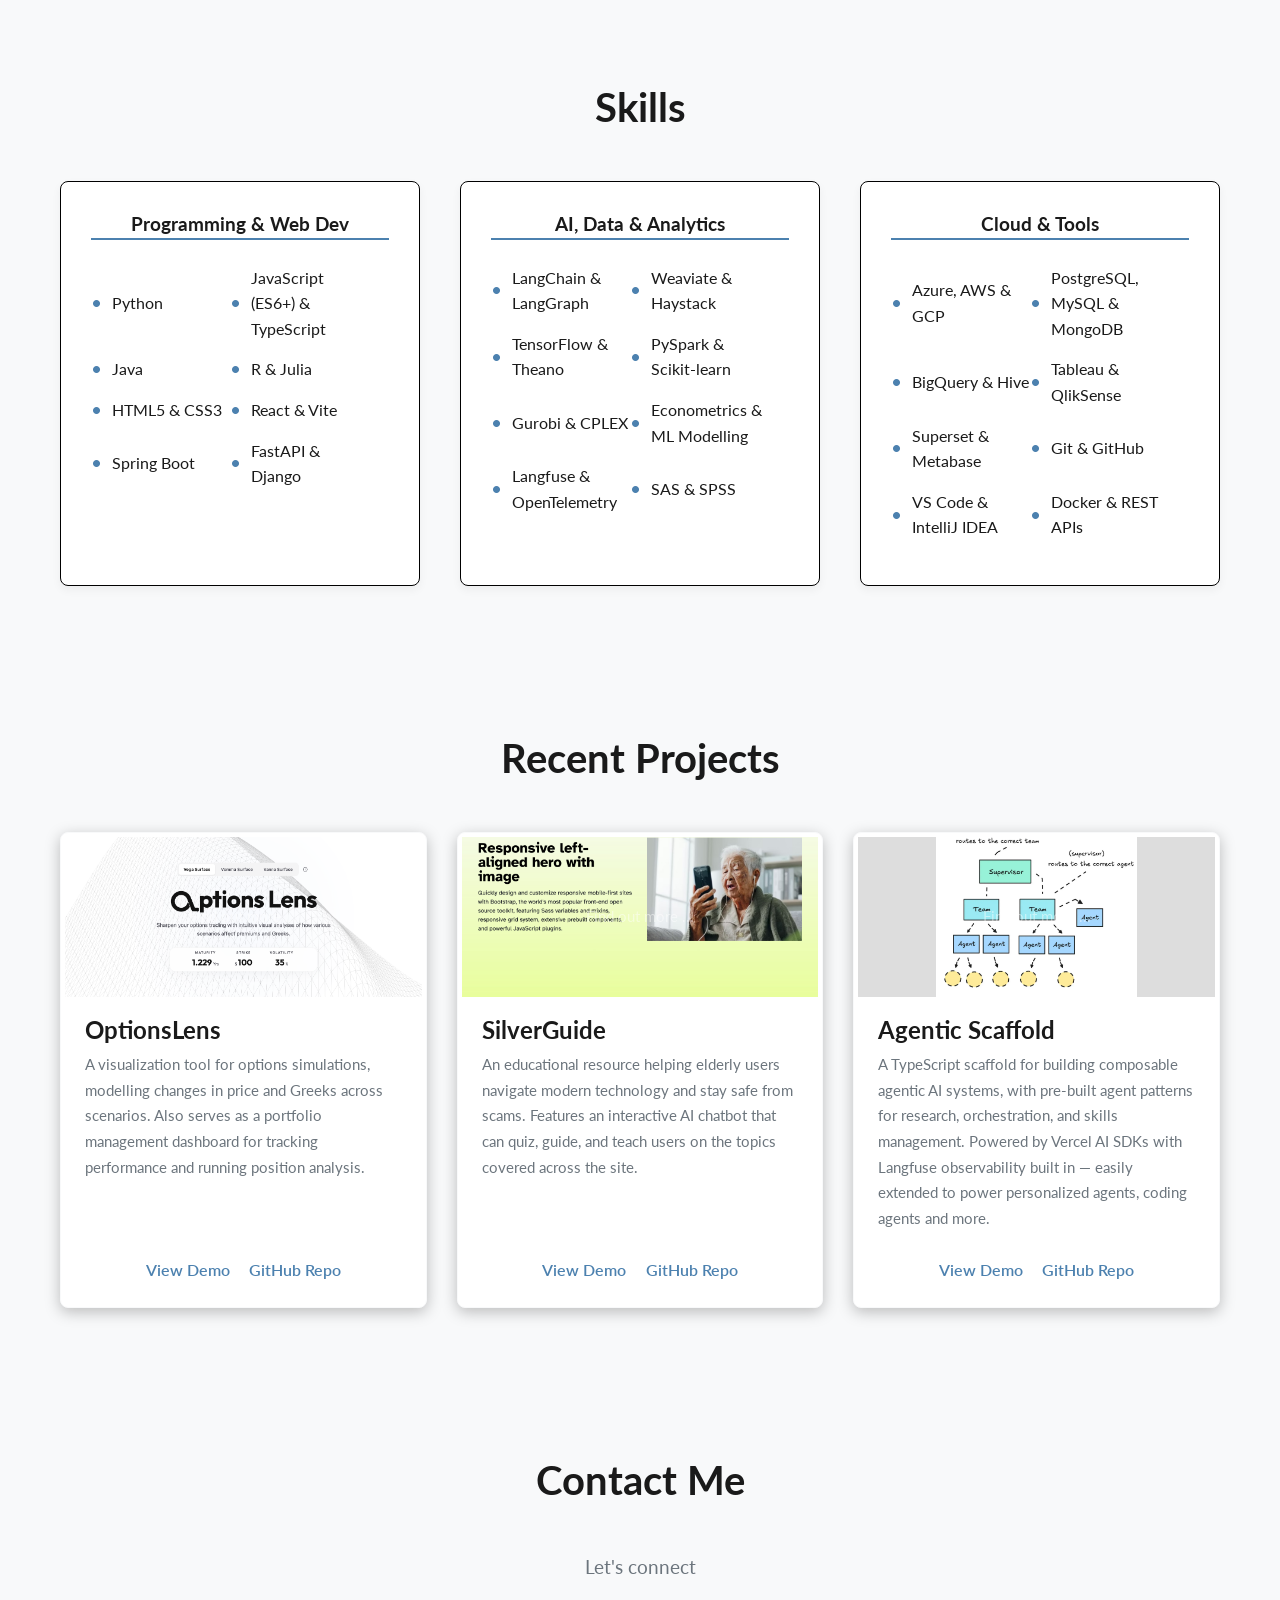
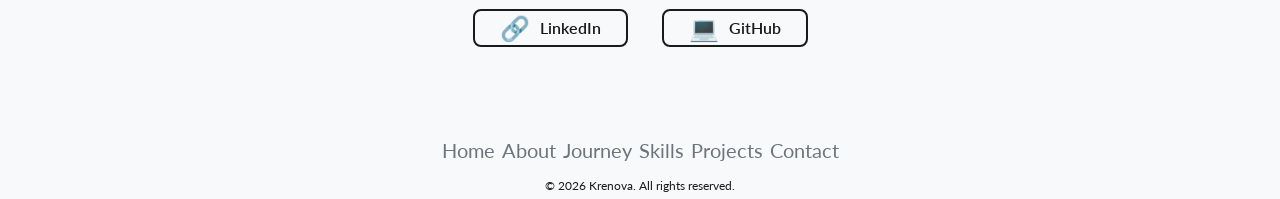
==== commit eb881771: "Add boids simulation toggle functionality and update timeline layout" ====
--- a/index_v2.html
+++ b/index_v2.html
@@ -91,109 +91,93 @@
     <h2>Career Journey</h2>
     <div class="timeline-container timeline-v2">
       
-      <!-- Professional Development -->
-      <div class="timeline-item">
+      <div class="timeline-item left">
         <div class="timeline-dot"></div>
         <div class="timeline-date">Mar 2026 – Jul 2026</div>
         <div class="timeline-content">
-          <h3>Professional Development</h3>
-          <ul class="concurrent-list">
-            <li>
-              <strong>Full-Stack Web Dev</strong><em>Generation Singapore</em>
-              <p class="impact-snippet">Acquiring formal, structured training in software development and modern web frameworks to bridge the gap between academic data science and production-grade applications.</p>
-              <p class="impact-snippet">Specializing in building robust full-stack architectures and agentic orchestration to design highly reliable software agents and autonomous data science pipelines.</p>
-            </li>
-          </ul>
-        </div>
-      </div>
-
-      <!-- Aspiring Entrepreneur -->
-      <div class="timeline-item">
+          <h3>Full-Stack Web Dev</h3>
+          <p>Generation Singapore</p>
+        </div>
+      </div>
+
+      <div class="timeline-item right">
         <div class="timeline-dot"></div>
         <div class="timeline-date">Jan 2026 – Present</div>
         <div class="timeline-content">
           <h3>Aspiring Entrepreneur</h3>
-          <p class="impact-snippet">Seeking to capitalize on the collapsed barriers to software entry brought about by GenAI to rapidly incubate lean, scalable ventures.</p>
-          <p class="impact-snippet">Merging data science expertise with full-stack capabilities to leverage agentic orchestration and engineer autonomous solutions for complex commercial problems.</p>
-        </div>
-      </div>
-
-      <!-- Strategic Leadership & Advisory -->
-      <div class="timeline-item">
+          <p>Lean Venture Incubation</p>
+        </div>
+      </div>
+
+      <div class="timeline-item left">
         <div class="timeline-dot"></div>
         <div class="timeline-date">Dec 2023 – Dec 2025</div>
         <div class="timeline-content">
-          <h3>Strategic Leadership & Advisory</h3>
-          <ul class="concurrent-list">
-            <li>
-              <strong>Manager, Data and Analytics (Team Lead)</strong><em>SSONRA (IQPC Subsidiary)</em>
-              <p class="impact-snippet">Strategic Process Overhaul: Created structure for product/tech teams via defined roles and project management frameworks; transitioned culture from reactive to proactive with a 5-year technical roadmap.</p>
-              <p class="impact-snippet">Business Optimization: Overhauled econometric/ML models and data collection, resolving customer integrity concerns and renewing stakeholder confidence.</p>
-              <p class="impact-snippet">Innovation: Implemented open-source BI (Superset/Metabase) for tracking key metrics and built automation and GenAI-enabled workflows supporting >20% YoY revenue growth.</p>
-            </li>
-            <li>
-              <strong>Industry Project Advisor</strong><em>IORA, National University of Singapore</em>
-              <p class="impact-snippet">Engaged industry partners to translate business requirements into technical project scopes and prototypes to secure funding.</p>
-              <p class="impact-snippet">Built GenAI proof-of-concepts, including a WhatsApp webhook tool to automate customer replies and reduce lost sales.</p>
-            </li>
-          </ul>
-        </div>
-      </div>
-
-      <!-- PhD & Consulting -->
-      <div class="timeline-item">
+          <h3>Manager, Data Science Team Lead</h3>
+          <p>SSONRA – IQPC Subsidiary</p>
+        </div>
+      </div>
+
+      <div class="timeline-item right">
+        <div class="timeline-dot"></div>
+        <div class="timeline-date">Dec 2023 – Dec 2025</div>
+        <div class="timeline-content">
+          <h3>Industry Project Advisor</h3>
+          <p>Institute of Operations Research and Analytics (IORA)</p>
+        </div>
+      </div>
+
+      <div class="timeline-item left">
         <div class="timeline-dot"></div>
         <div class="timeline-date">Aug 2017 – Feb 2024</div>
         <div class="timeline-content">
-          <h3>PhD, Research, and Consulting</h3>
-          <ul class="concurrent-list">
-            <li>
-              <strong>PhD Student</strong><em>IORA, National University of Singapore</em>
-              <p class="impact-snippet">Specialization: Information acquisition frameworks and machine learning models for industrial problems.</p>
-              <p class="impact-snippet">Key works: Manipulating Bias-Variance trade-offs (ssrn.4857275), Bayesian Dynamic Programming (ssrn.5118887), and scalable GLM contextual bandit models.</p>
-            </li>
-            <li>
-              <strong>Project Manager & Analytics Lead</strong><em>Kulicke and Soffa (KNS) Partnerships (2023)</em>
-              <p class="impact-snippet">Project Rescue: Steered a struggling SGD 730,000 project back on track through success in performance alignment and technical leadership.</p>
-              <p class="impact-snippet">Innovation: Conceptualized and led development of knowledge management software using clustering to automatically identify manufacturing defects.</p>
-              <p class="impact-snippet">Process Leadership: Introduced coding discipline and documentation to facilitate knowledge transfer across research teams.</p>
-            </li>
-            <li>
-              <strong>Analytics Lead</strong><em>Kulicke and Soffa (KNS) Partnerships (2018–2022)</em>
-              <p class="impact-snippet">Stategic Positioning: Helped secure SGD 350,000 in funding by aligning IORA resources with KNS digital transformation goals; regular C-suite engagements.</p>
-              <p class="impact-snippet">Technical Impact: Developed ML models contributing to 5%–15% cost reduction and deployed predictive anomaly detection beyond traditional SPC methods.</p>
-            </li>
-          </ul>
-        </div>
-      </div>
-
-      <!-- Senior Data Scientist -->
-      <div class="timeline-item">
+          <h3>PhD Student</h3>
+          <p>IORA, National University of Singapore</p>
+        </div>
+      </div>
+
+      <div class="timeline-item right">
+        <div class="timeline-dot"></div>
+        <div class="timeline-date">May 2023 – Dec 2023</div>
+        <div class="timeline-content">
+          <h3>Project Manager & Analytics Lead</h3>
+          <p>Kulicke and Soffa (KNS) Project - IORA</p>
+        </div>
+      </div>
+
+      <div class="timeline-item right">
+        <div class="timeline-dot"></div>
+        <div class="timeline-date">Aug 2018 – Jul 2022</div>
+        <div class="timeline-content">
+          <h3>Analytics Lead</h3>
+          <p>Kulicke and Soffa (KNS) Project - IORA</p>
+        </div>
+      </div>
+
+      <div class="timeline-item left">
         <div class="timeline-dot"></div>
         <div class="timeline-date">Aug 2015 – Aug 2017</div>
         <div class="timeline-content">
           <h3>Senior Data Scientist</h3>
-          <ul class="concurrent-list">
-            <li>
-              <strong>Senior Data Scientist</strong><em>NCS Group</em>
-              <p class="impact-snippet">Developed data models, Hive queries, and QlikView dashboards for DBS’s Trade Risk Monitoring Solution.</p>
-              <p class="impact-snippet">Co-developed a PySpark-based anomaly detection application for flight data monitoring and built reusable analytics libraries for client tenders.</p>
-            </li>
-          </ul>
-        </div>
-      </div>
-
-      <!-- Product Development Manager -->
-      <div class="timeline-item">
+          <p>NCS Group</p>
+        </div>
+      </div>
+
+      <div class="timeline-item right">
         <div class="timeline-dot"></div>
         <div class="timeline-date">Aug 2012 – Sep 2015</div>
         <div class="timeline-content">
           <h3>Product Development Manager (Statistician)</h3>
-          <ul class="concurrent-list">
-            <li>
-              <strong>Manager</strong><em>ACRA</em>
-            </li>
-          </ul>
+          <p>ACRA</p>
+        </div>
+      </div>
+
+      <div class="timeline-item left">
+        <div class="timeline-dot"></div>
+        <div class="timeline-date">Nov 2011 – Jul 2012</div>
+        <div class="timeline-content">
+          <h3>Graduate Mechanical Engineer Analyst</h3>
+          <p>Dyson Operations</p>
         </div>
       </div>
 
@@ -307,7 +291,12 @@
 
   <!-- Boids info badge -->
   <div id="boids-info">
-    <span class="boids-label">✦ Boids Simulation</span>
+    <div class="boids-controls">
+      <span class="boids-label">✦ Boids Simulation</span>
+      <button id="boids-toggle" title="Toggle Simulation" aria-label="Toggle Simulation">
+        <span class="toggle-icon">ON</span>
+      </button>
+    </div>
     <div class="boids-desc">
       <strong>Craig Reynolds' Boids (1986)</strong> generates the flocking behaviour using three emergent rules: <em>separation</em>, <em>alignment</em>, and <em>cohesion</em>. Despite the simplicity, it has informed research in collective animal behaviour, swarm robotics, crowd dynamics, epidemiological modelling, and autonomous vehicle coordination.
     </div>
--- a/css/styles.css
+++ b/css/styles.css
@@ -520,6 +520,39 @@
     cursor: default;
 }
 
+.boids-controls {
+    display: flex;
+    align-items: center;
+    gap: 0.5rem;
+}
+
+#boids-toggle {
+    background: rgba(255, 255, 255, 0.55);
+    backdrop-filter: blur(4px);
+    border: 1px solid rgba(37, 50, 72, 0.15);
+    border-radius: 2rem;
+    padding: 0.25rem 0.6rem;
+    cursor: pointer;
+    font-size: 0.65rem;
+    font-weight: 800;
+    color: var(--accent-color);
+    transition: all var(--transition-speed);
+    display: flex;
+    align-items: center;
+    justify-content: center;
+    min-width: 2.5rem;
+}
+
+#boids-toggle:hover {
+    background: rgba(255, 255, 255, 0.82);
+    border-color: var(--accent-color);
+}
+
+#boids-toggle.off {
+    color: var(--secondary-color);
+    opacity: 0.7;
+}
+
 .boids-label {
     font-size: 0.7rem;
     font-weight: 600;
@@ -601,7 +634,7 @@
 
 
 
-/* --- Timeline --- */
+/* --- Timeline (Grouped Layout by Default) --- */
 .timeline-container {
     max-width: 1000px;
     margin: 0 auto;
@@ -616,27 +649,19 @@
     background: var(--accent-color);
     top: 0;
     bottom: 0;
-    left: 50%;
-    margin-left: -1px;
+    left: 20px;
+    margin-left: 0;
 }
 
 .timeline-item {
-    padding: 1.25rem 3.125rem;
+    padding: 1.25rem 20px 1.25rem 50px;
     position: relative;
     background-color: inherit;
-    width: 50%;
-}
-
-.timeline-item.left {
-    left: 0;
-    text-align: right;
-}
-
-.timeline-item.right {
-    left: 50%;
+    width: 100%;
     text-align: left;
 }
 
+/* Base Dot (Left-aligned for Grouped) */
 .timeline-dot {
     position: absolute;
     width: 1rem;
@@ -646,14 +671,7 @@
     top: 1.5rem;
     border-radius: 50%;
     z-index: 10;
-}
-
-.timeline-item.left .timeline-dot {
-    right: -0.5rem;
-}
-
-.timeline-item.right .timeline-dot {
-    left: -0.5rem;
+    left: 12px;
 }
 
 .timeline-date {
@@ -703,7 +721,7 @@
 /* Specific styling for achievements/impact within roles */
 .timeline-content .impact-snippet {
     display: block;
-    margin: 0.5rem 0 0.5rem 2rem !important; /* Specificity and extra depth */
+    margin: 0.5rem 0 0.5rem 5rem !important; /* Specificity and extra depth - Updated to 5rem */
     font-size: 0.88rem;
     line-height: 1.5;
     color: var(--secondary-color);
@@ -720,23 +738,36 @@
     font-weight: bold;
 }
 
-/* --- Timeline V2 (Single Column Grouped) --- */
-.timeline-v2.timeline-container::after {
-    left: 20px;
-    margin-left: 0;
-}
-
-.timeline-v2 .timeline-item {
-    width: 100%;
-    padding-left: 50px;
-    padding-right: 20px;
-    text-align: left !important;
-    left: 0 !important;
-}
-
-.timeline-v2 .timeline-dot {
-    left: 12px !important;
-    right: auto !important;
+/* --- Timeline V2 (Alternating Layout for Desktop) --- */
+@media (min-width: 56.26rem) {
+    .timeline-v2.timeline-container::after {
+        left: 50%;
+        margin-left: -1px;
+    }
+
+    .timeline-v2 .timeline-item {
+        width: 50%;
+        padding: 1.25rem 3.125rem;
+    }
+
+    .timeline-v2 .timeline-item.left {
+        left: 0;
+        text-align: right;
+    }
+
+    .timeline-v2 .timeline-item.right {
+        left: 50%;
+        text-align: left;
+    }
+
+    .timeline-v2 .timeline-item.left .timeline-dot {
+        right: -0.5rem;
+        left: auto;
+    }
+
+    .timeline-v2 .timeline-item.right .timeline-dot {
+        left: -0.5rem;
+    }
 }
 
 /************************************************************************************/
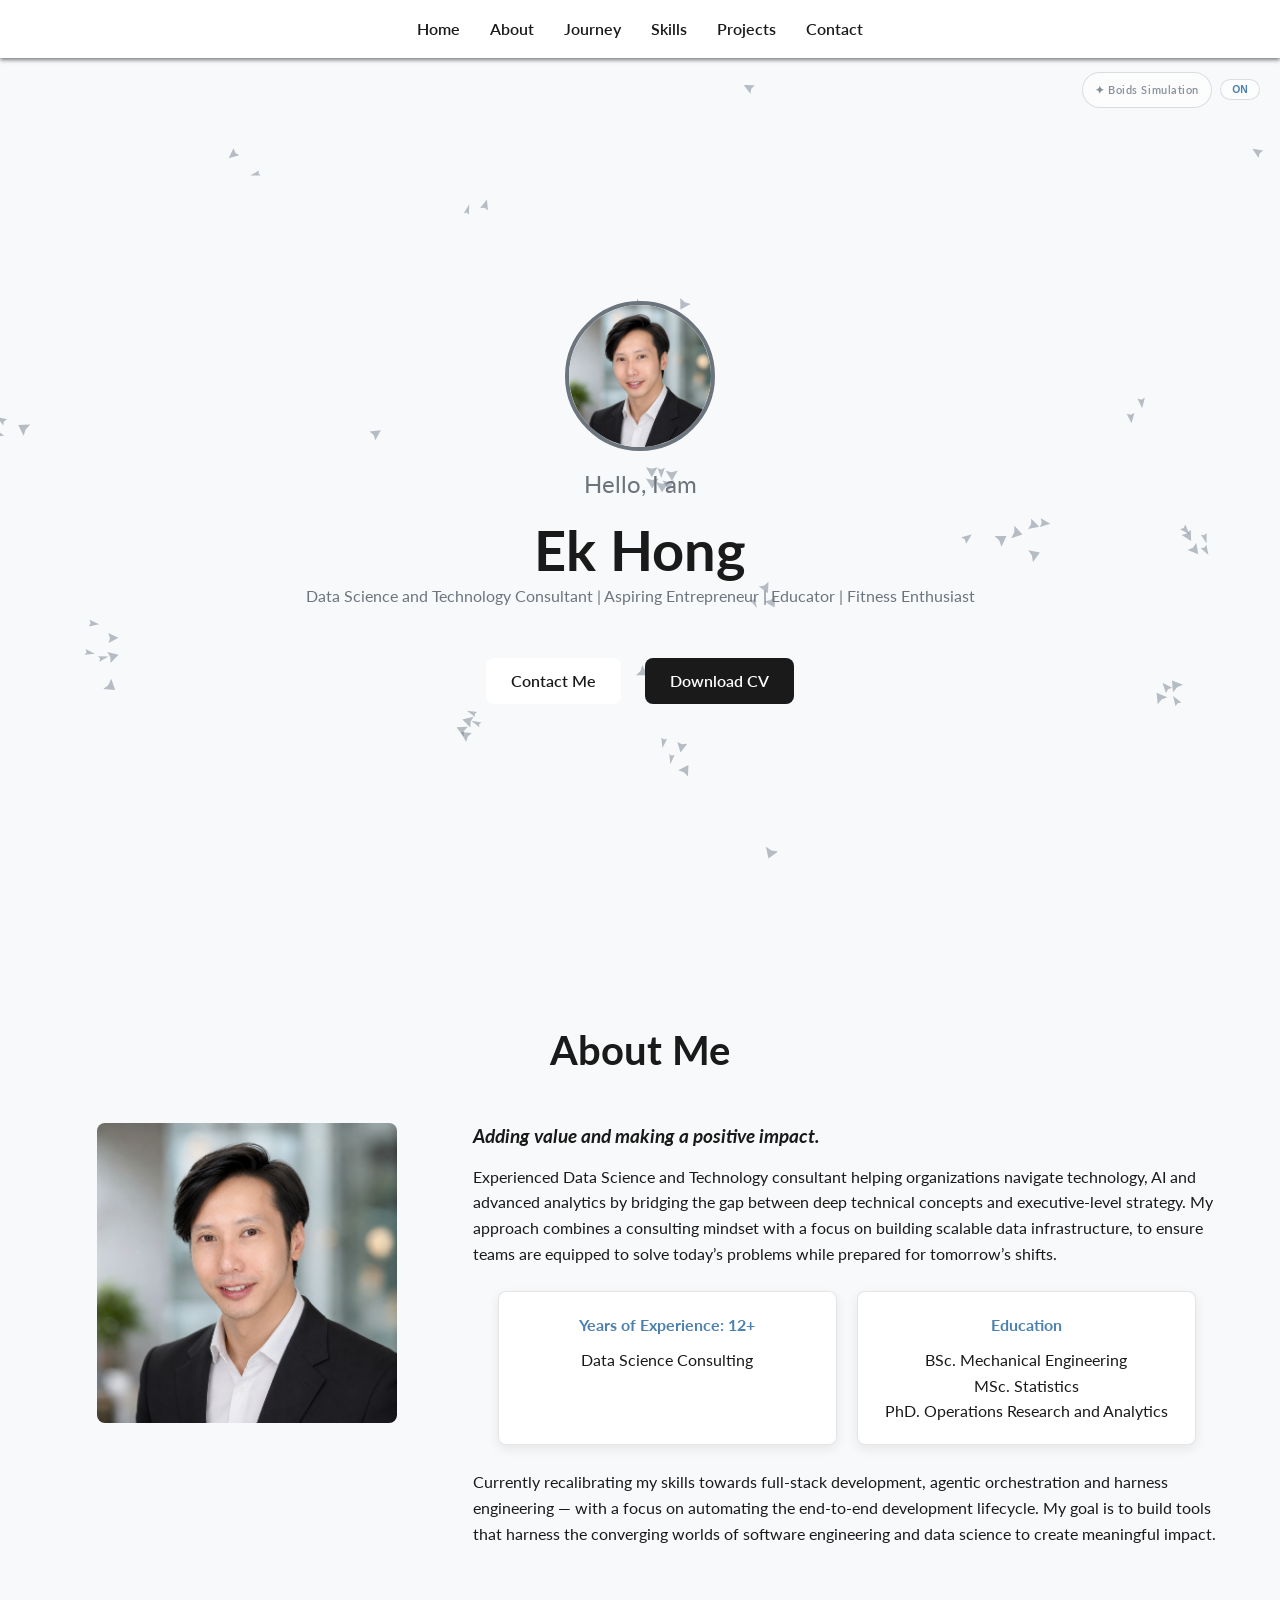
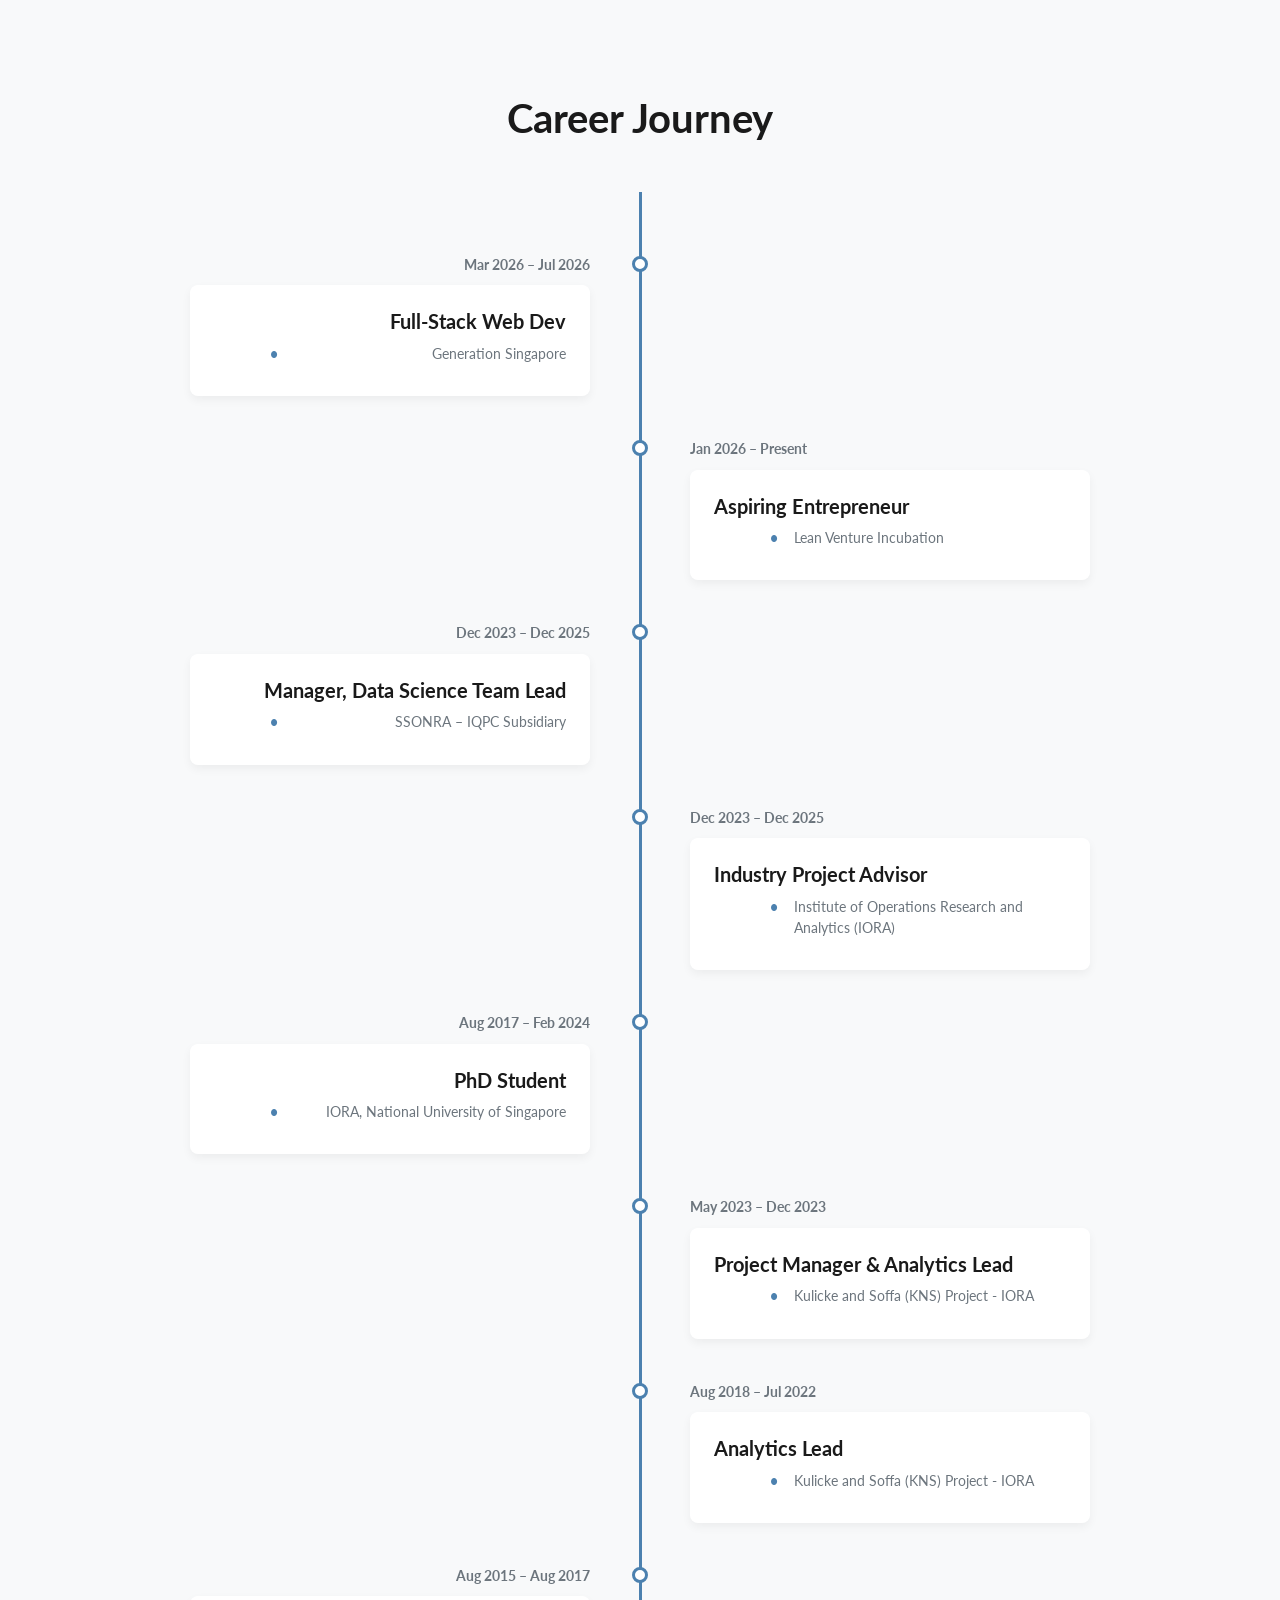
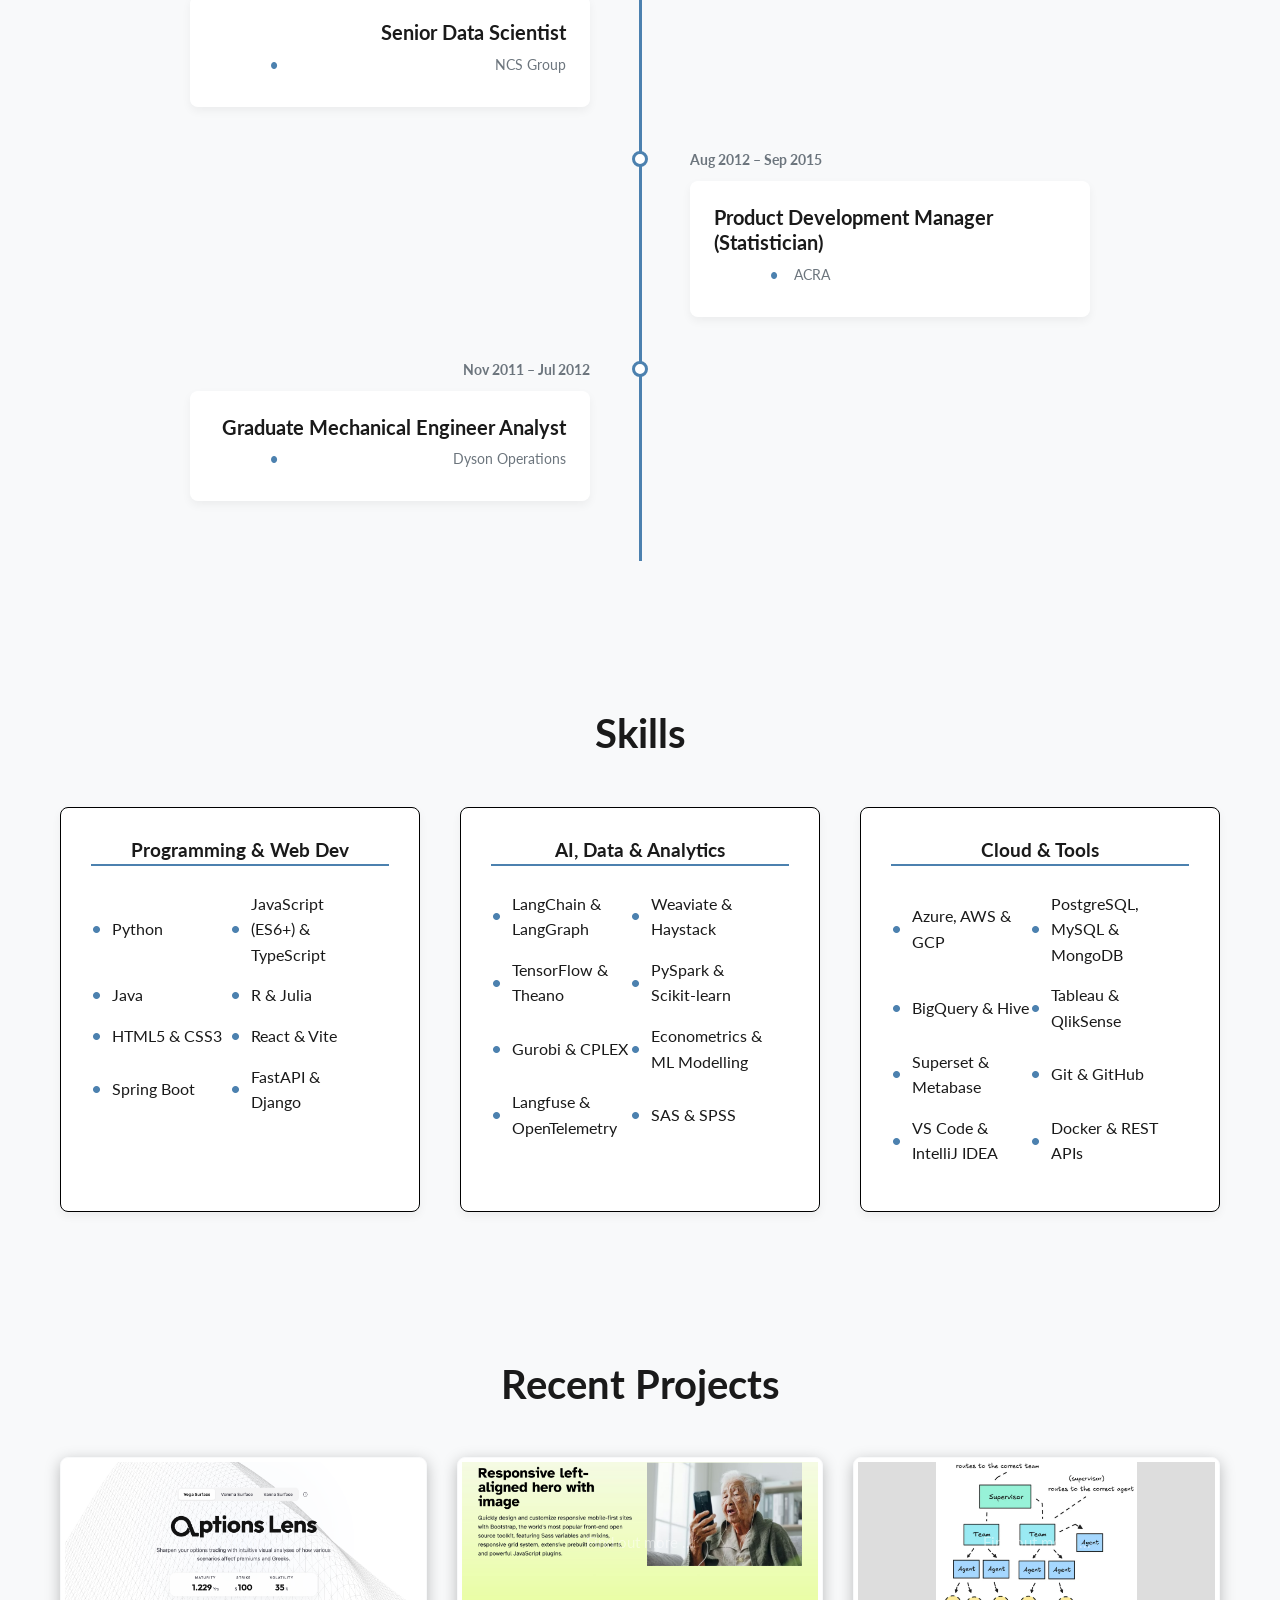
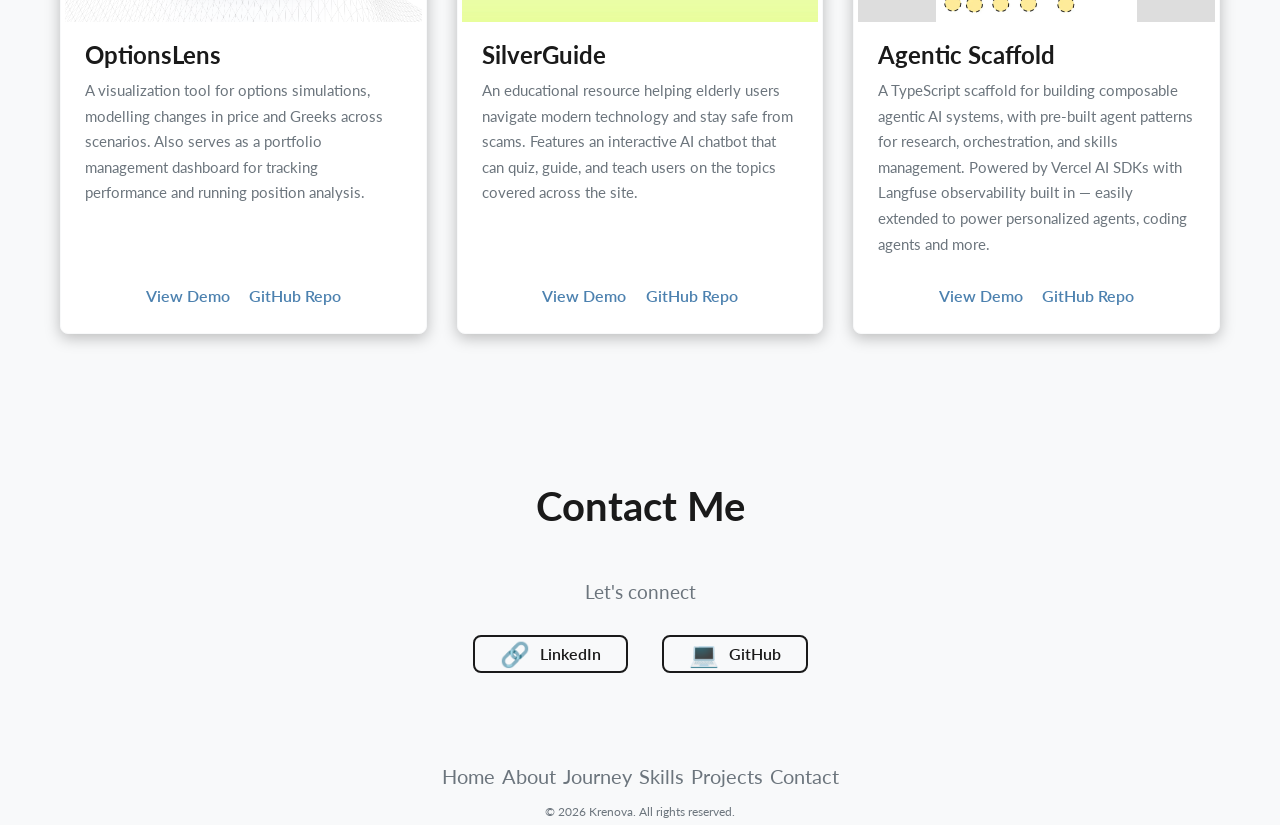
==== commit 9060d520: "Fix timeline cards and line visibility" ====
--- a/index_v2.html
+++ b/index_v2.html
@@ -96,7 +96,7 @@
         <div class="timeline-date">Mar 2026 – Jul 2026</div>
         <div class="timeline-content">
           <h3>Full-Stack Web Dev</h3>
-          <p>Generation Singapore</p>
+          <p class="impact-snippet">Generation Singapore</p>
         </div>
       </div>
 
@@ -105,7 +105,7 @@
         <div class="timeline-date">Jan 2026 – Present</div>
         <div class="timeline-content">
           <h3>Aspiring Entrepreneur</h3>
-          <p>Lean Venture Incubation</p>
+          <p class="impact-snippet">Lean Venture Incubation</p>
         </div>
       </div>
 
@@ -114,7 +114,7 @@
         <div class="timeline-date">Dec 2023 – Dec 2025</div>
         <div class="timeline-content">
           <h3>Manager, Data Science Team Lead</h3>
-          <p>SSONRA – IQPC Subsidiary</p>
+          <p class="impact-snippet">SSONRA – IQPC Subsidiary</p>
         </div>
       </div>
 
@@ -123,7 +123,7 @@
         <div class="timeline-date">Dec 2023 – Dec 2025</div>
         <div class="timeline-content">
           <h3>Industry Project Advisor</h3>
-          <p>Institute of Operations Research and Analytics (IORA)</p>
+          <p class="impact-snippet">Institute of Operations Research and Analytics (IORA)</p>
         </div>
       </div>
 
@@ -132,7 +132,7 @@
         <div class="timeline-date">Aug 2017 – Feb 2024</div>
         <div class="timeline-content">
           <h3>PhD Student</h3>
-          <p>IORA, National University of Singapore</p>
+          <p class="impact-snippet">IORA, National University of Singapore</p>
         </div>
       </div>
 
@@ -141,7 +141,7 @@
         <div class="timeline-date">May 2023 – Dec 2023</div>
         <div class="timeline-content">
           <h3>Project Manager & Analytics Lead</h3>
-          <p>Kulicke and Soffa (KNS) Project - IORA</p>
+          <p class="impact-snippet">Kulicke and Soffa (KNS) Project - IORA</p>
         </div>
       </div>
 
@@ -150,7 +150,7 @@
         <div class="timeline-date">Aug 2018 – Jul 2022</div>
         <div class="timeline-content">
           <h3>Analytics Lead</h3>
-          <p>Kulicke and Soffa (KNS) Project - IORA</p>
+          <p class="impact-snippet">Kulicke and Soffa (KNS) Project - IORA</p>
         </div>
       </div>
 
@@ -159,7 +159,7 @@
         <div class="timeline-date">Aug 2015 – Aug 2017</div>
         <div class="timeline-content">
           <h3>Senior Data Scientist</h3>
-          <p>NCS Group</p>
+          <p class="impact-snippet">NCS Group</p>
         </div>
       </div>
 
@@ -168,7 +168,7 @@
         <div class="timeline-date">Aug 2012 – Sep 2015</div>
         <div class="timeline-content">
           <h3>Product Development Manager (Statistician)</h3>
-          <p>ACRA</p>
+          <p class="impact-snippet">ACRA</p>
         </div>
       </div>
 
@@ -177,7 +177,7 @@
         <div class="timeline-date">Nov 2011 – Jul 2012</div>
         <div class="timeline-content">
           <h3>Graduate Mechanical Engineer Analyst</h3>
-          <p>Dyson Operations</p>
+          <p class="impact-snippet">Dyson Operations</p>
         </div>
       </div>
 
--- a/css/styles.css
+++ b/css/styles.css
@@ -258,13 +258,13 @@
     }
 
     .info-card {
-    border: 1px solid #ddd;
+    border: 1px solid rgba(0,0,0,0.1);
     border-radius: var(--border-radius);
-    background-color: var(--light-bg-color);
+    background-color: var(--white);
     text-align: center;
     flex: 1;
     padding: 1.25rem;
-    box-shadow: 0 0.125rem 0.3125rem rgba(0,0,0,0.1);
+    box-shadow: 0 4px 12px rgba(0,0,0,0.08);
     }
 
 .info-card h4 {
@@ -624,7 +624,7 @@
 footer p {
     font-size: 0.75rem;
     margin-top: 0.625rem;
-    color: var(--sco)
+    color: var(--secondary-color);
 }
 
 /************************************************************************************/
@@ -645,12 +645,14 @@
 .timeline-container::after {
     content: '';
     position: absolute;
-    width: 2px;
+    width: 3px;
     background: var(--accent-color);
     top: 0;
     bottom: 0;
     left: 20px;
     margin-left: 0;
+    z-index: 1;
+    opacity: 1;
 }
 
 .timeline-item {
@@ -681,8 +683,17 @@
     font-weight: 700;
 }
 
+.timeline-content {
+    background-color: var(--white);
+    padding: 1.5rem;
+    border-radius: var(--border-radius);
+    box-shadow: 0 4px 10px rgba(0,0,0,0.05);
+    margin-top: 0.5rem;
+    overflow: visible; /* Ensure bullets/shadows aren't clipped */
+}
+
 .timeline-content h3 {
-    margin: 0.3rem 0;
+    margin: 0 0 0.5rem 0;
     font-size: 1.25rem;
     color: var(--primary-color);
 }
@@ -742,7 +753,8 @@
 @media (min-width: 56.26rem) {
     .timeline-v2.timeline-container::after {
         left: 50%;
-        margin-left: -1px;
+        margin-left: -1.5px;
+        width: 3px;
     }
 
     .timeline-v2 .timeline-item {
